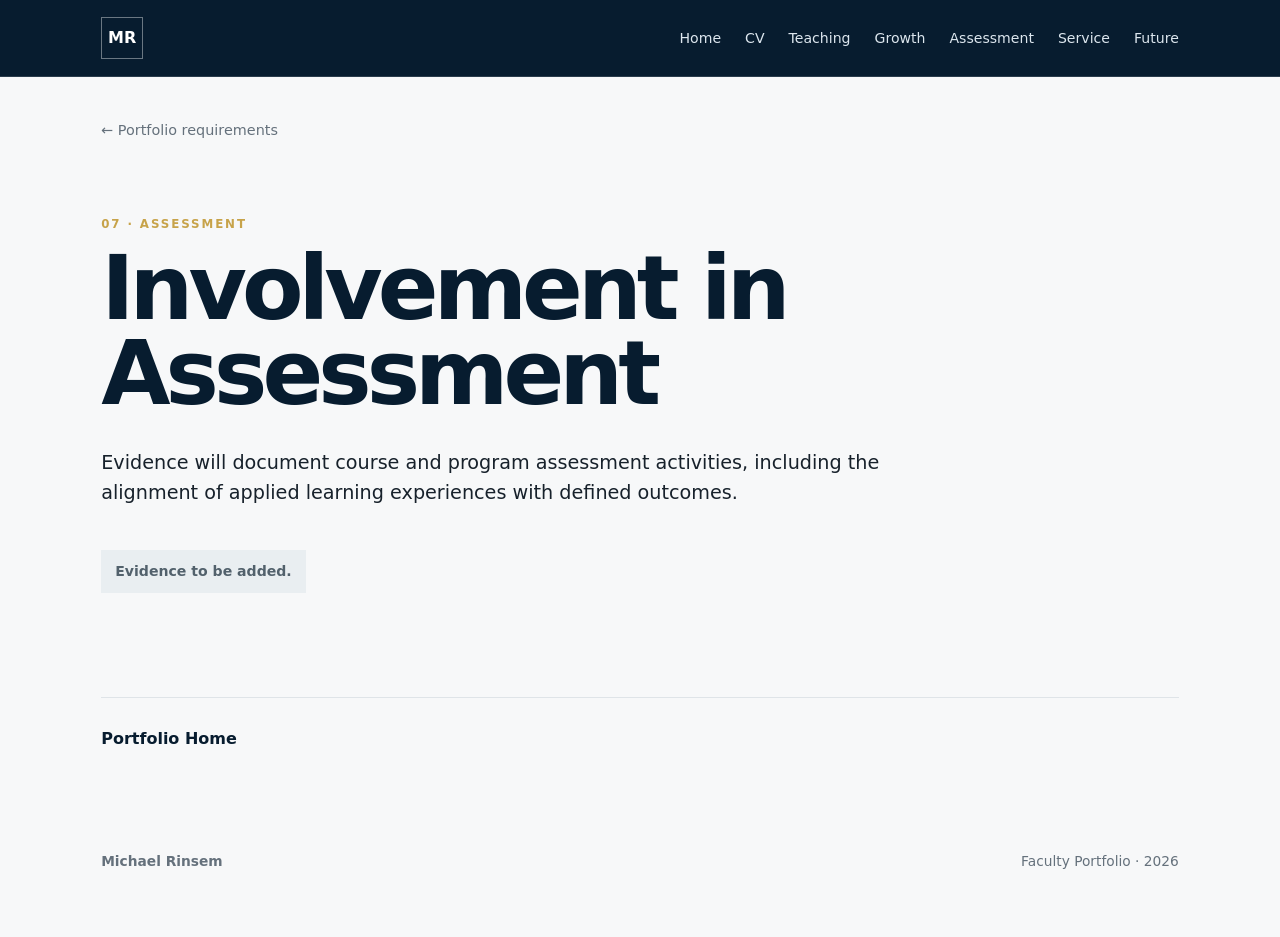
==== assessment.html @ 40af6f09 "Add Involvement in Assessment portfolio page" ====
<!doctype html><html lang="en"><head><meta charset="utf-8"><meta name="viewport" content="width=device-width,initial-scale=1"><title>Involvement in Assessment | Michael Rinsem</title><link rel="stylesheet" href="styles.css"></head><body><header class="site-header"><nav><a class="brand" href="index.html">MR</a><button class="menu-toggle" aria-label="Open navigation" aria-expanded="false">Menu</button><div class="navlinks"><a href="index.html">Home</a><a href="cv.html">CV</a><a href="course-outline.html">Teaching</a><a href="professional-growth.html">Growth</a><a href="assessment.html">Assessment</a><a href="service.html">Service</a><a href="future-growth.html">Future</a></div></nav></header><main class="page-main"><a class="back" href="index.html">← Portfolio requirements</a><section class="page-hero"><p class="eyebrow">07 · ASSESSMENT</p><h1>Involvement in Assessment</h1><p class="page-lede">Evidence will document course and program assessment activities, including the alignment of applied learning experiences with defined outcomes.</p><p class="status">Evidence to be added.</p></section><div class="page-nav"><a href="index.html">Portfolio Home</a></div></main><footer><strong>Michael Rinsem</strong><span>Faculty Portfolio · 2026</span></footer><script>const b=document.querySelector('.menu-toggle'),n=document.querySelector('.navlinks');b.addEventListener('click',()=>{const o=n.classList.toggle('open');b.setAttribute('aria-expanded',o);});</script></body></html>
---- styles.css ----
:root{--navy:#071c2f;--gold:#c7a34a;--ink:#17212b;--muted:#65717c;--paper:#f7f8f9;--line:#dfe4e8;--white:#fff}*{box-sizing:border-box}html{scroll-behavior:smooth}body{margin:0;font-family:Inter,ui-sans-serif,system-ui,-apple-system,BlinkMacSystemFont,"Segoe UI",sans-serif;color:var(--ink);background:var(--paper);line-height:1.6}.site-header{background:var(--navy);border-bottom:1px solid #ffffff24;position:sticky;top:0;z-index:20}.site-header nav{max-width:1180px;margin:auto;height:76px;padding:0 max(4vw,22px);display:flex;align-items:center;justify-content:space-between}.brand{display:grid;place-items:center;width:42px;height:42px;border:1px solid #ffffff66;color:white;text-decoration:none;font-weight:800}.navlinks{display:flex;gap:24px}.navlinks a{color:#dce6ee;text-decoration:none;font-size:.88rem}.menu-toggle{display:none;background:transparent;border:1px solid #ffffff55;color:white;padding:8px 12px}.hero{background:var(--navy);color:white;padding:70px max(6vw,24px) 86px}.hero-copy{max-width:1180px;margin:auto}.eyebrow{font-size:.74rem;letter-spacing:.16em;font-weight:800;color:var(--gold);margin:0 0 12px}.hero h1,.page-hero h1{font-size:clamp(3rem,8vw,6.4rem);line-height:.95;margin:0;letter-spacing:-.055em}.role{font-size:clamp(1.15rem,2.4vw,1.65rem);margin:18px 0;color:#d8e2ea}.lede{max-width:760px;font-size:1.15rem;color:#bfcdd8;margin-top:34px}main{max-width:1180px;margin:auto;padding:0 max(4vw,22px)}section{padding:72px 0;border-bottom:1px solid var(--line)}.intro{display:grid;grid-template-columns:1fr 2fr;gap:60px}.intro h2,.section-head h2{font-size:clamp(2rem,4vw,3.2rem);line-height:1.05;letter-spacing:-.035em;margin:0 0 22px}.intro p:last-child{font-size:1.15rem}.section-head{max-width:760px;margin-bottom:34px}.section-head>p:last-child{color:var(--muted)}.grid{display:grid;grid-template-columns:repeat(3,1fr);gap:14px}.card{background:white;border:1px solid var(--line);padding:26px;text-decoration:none;color:inherit;min-height:180px;transition:.15s}.card:hover{transform:translateY(-2px);border-color:#9aa8b3}.card span{font-size:.72rem;font-weight:800;color:var(--gold);letter-spacing:.12em}.card h3{font-size:1.22rem;margin:26px 0 8px}.card p{color:var(--muted);font-size:.9rem;margin:0}.card.muted{background:#f0f2f3}.page-main{min-height:calc(100vh - 180px)}.back{display:inline-block;margin-top:42px;color:var(--muted);text-decoration:none;font-size:.9rem}.page-hero{max-width:900px;padding:72px 0 90px;border:0}.page-hero h1{font-size:clamp(2.8rem,7vw,5.7rem);color:var(--navy)}.page-lede{font-size:1.2rem;max-width:800px;margin-top:32px}.status{display:inline-block;margin-top:22px;padding:10px 14px;background:#e9eef1;color:#52616c;font-size:.88rem;font-weight:650}.page-nav{border-top:1px solid var(--line);padding:28px 0 60px}.page-nav a{color:var(--navy);font-weight:700;text-decoration:none}footer{max-width:1180px;margin:auto;padding:38px max(4vw,22px) 65px;display:flex;justify-content:space-between;color:var(--muted);font-size:.86rem}@media(max-width:760px){.navlinks{display:none;position:absolute;top:76px;left:0;right:0;background:var(--navy);padding:16px 22px 24px;flex-direction:column;border-top:1px solid #ffffff22}.navlinks.open{display:flex}.menu-toggle{display:block}.hero{padding-top:52px}.hero h1{font-size:3.5rem}.grid{grid-template-columns:1fr}.intro{grid-template-columns:1fr;gap:10px}section{padding:52px 0}.card{min-height:auto}.page-hero{padding-top:50px}footer{flex-direction:column;gap:5px}}
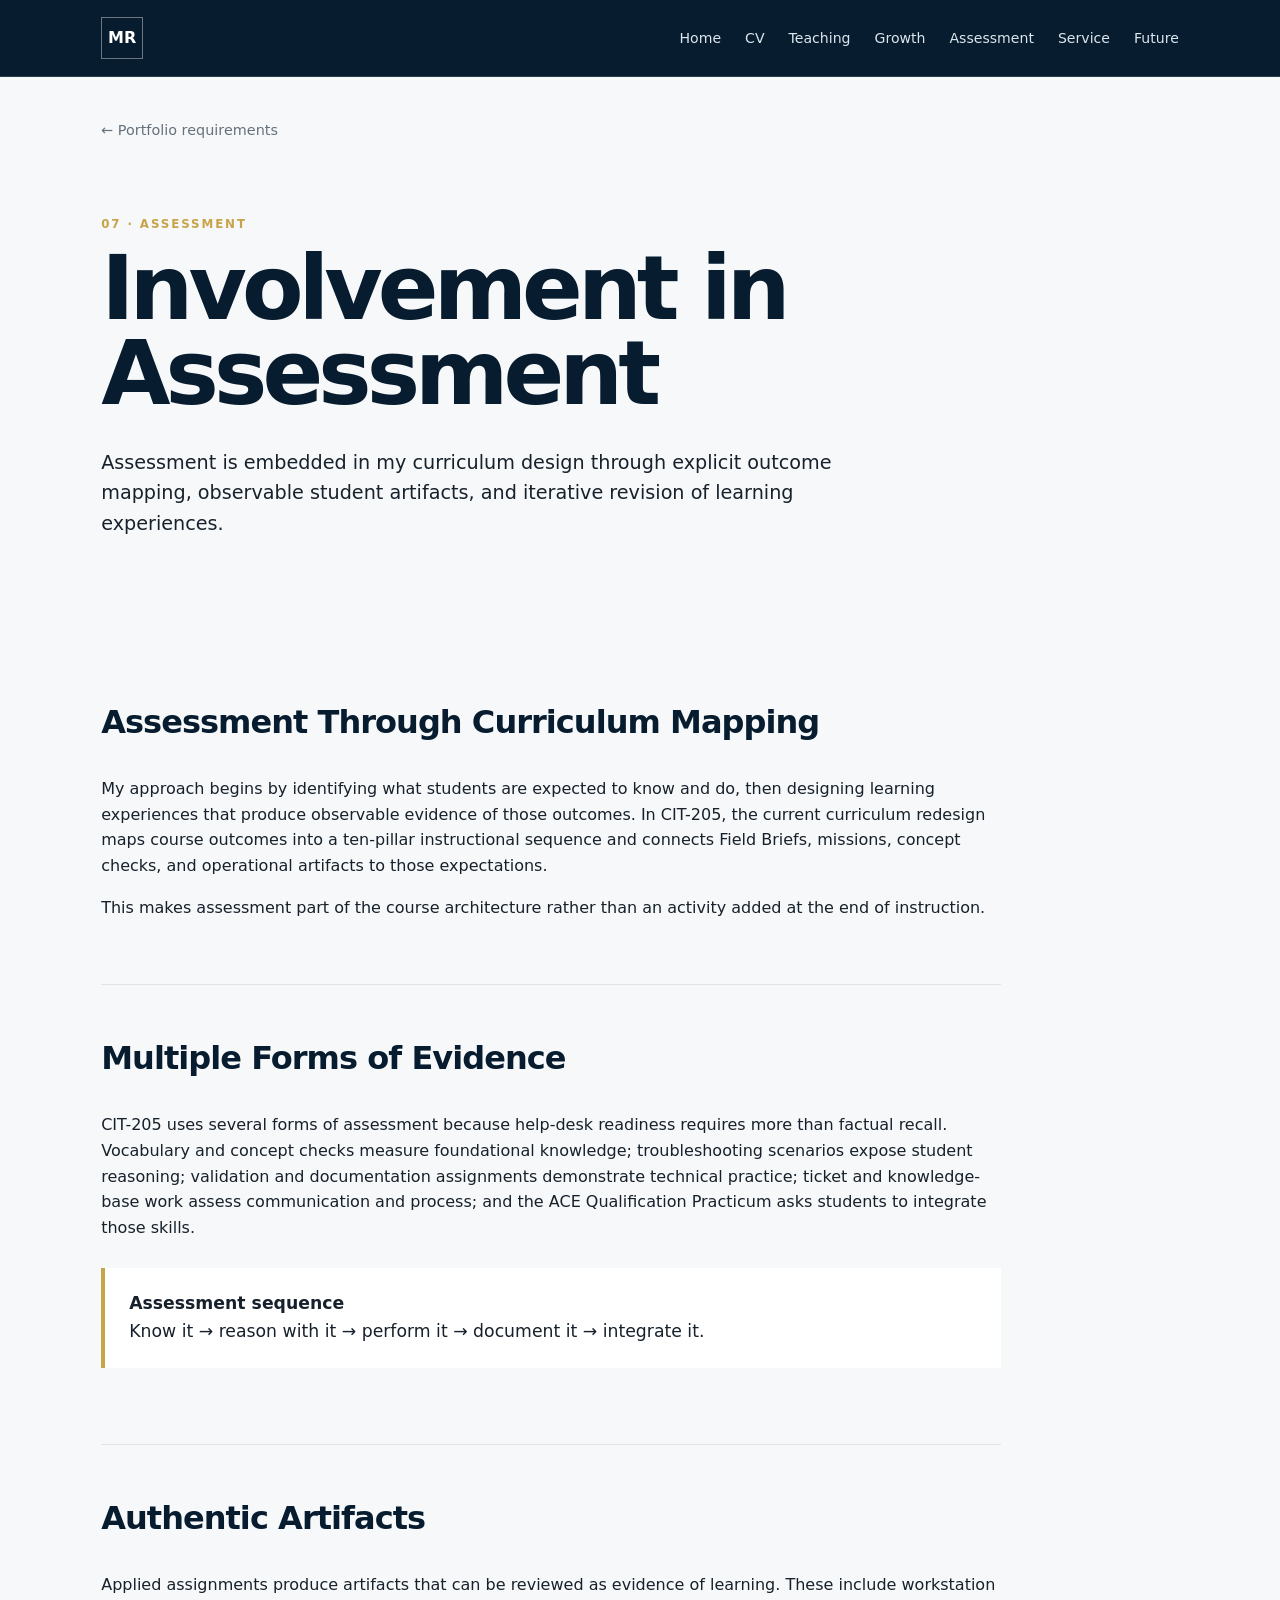
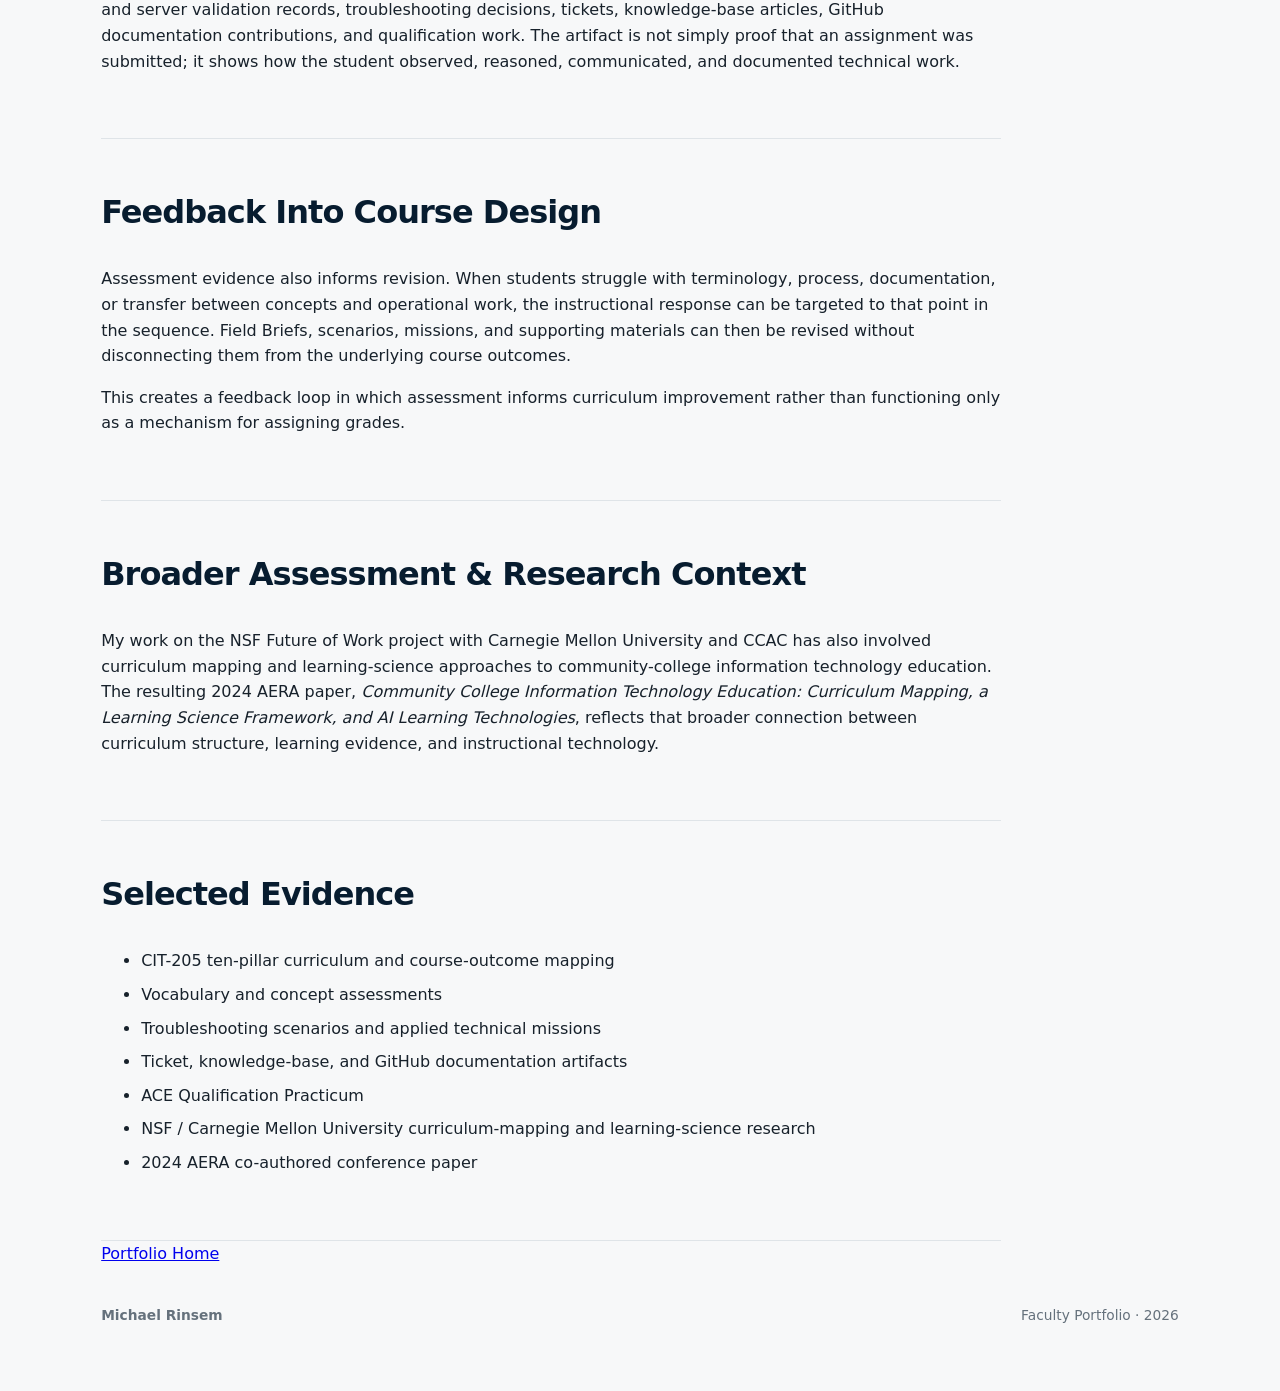
==== commit 405e3348: "Build involvement in assessment portfolio narrative" ====
--- a/assessment.html
+++ b/assessment.html
@@ -1 +1,7 @@
-<!doctype html><html lang="en"><head><meta charset="utf-8"><meta name="viewport" content="width=device-width,initial-scale=1"><title>Involvement in Assessment | Michael Rinsem</title><link rel="stylesheet" href="styles.css"></head><body><header class="site-header"><nav><a class="brand" href="index.html">MR</a><button class="menu-toggle" aria-label="Open navigation" aria-expanded="false">Menu</button><div class="navlinks"><a href="index.html">Home</a><a href="cv.html">CV</a><a href="course-outline.html">Teaching</a><a href="professional-growth.html">Growth</a><a href="assessment.html">Assessment</a><a href="service.html">Service</a><a href="future-growth.html">Future</a></div></nav></header><main class="page-main"><a class="back" href="index.html">← Portfolio requirements</a><section class="page-hero"><p class="eyebrow">07 · ASSESSMENT</p><h1>Involvement in Assessment</h1><p class="page-lede">Evidence will document course and program assessment activities, including the alignment of applied learning experiences with defined outcomes.</p><p class="status">Evidence to be added.</p></section><div class="page-nav"><a href="index.html">Portfolio Home</a></div></main><footer><strong>Michael Rinsem</strong><span>Faculty Portfolio · 2026</span></footer><script>const b=document.querySelector('.menu-toggle'),n=document.querySelector('.navlinks');b.addEventListener('click',()=>{const o=n.classList.toggle('open');b.setAttribute('aria-expanded',o);});</script></body></html>+<!doctype html><html lang="en"><head><meta charset="utf-8"><meta name="viewport" content="width=device-width,initial-scale=1"><title>Involvement in Assessment | Michael Rinsem</title><link rel="stylesheet" href="styles.css"></head><body><header class="site-header"><nav><a class="brand" href="index.html">MR</a><button class="menu-toggle" aria-label="Open navigation" aria-expanded="false">Menu</button><div class="navlinks"><a href="index.html">Home</a><a href="cv.html">CV</a><a href="course-outline.html">Teaching</a><a href="professional-growth.html">Growth</a><a href="assessment.html">Assessment</a><a href="service.html">Service</a><a href="future-growth.html">Future</a></div></nav></header><main class="page-main"><a class="back" href="index.html">← Portfolio requirements</a><section class="page-hero"><p class="eyebrow">07 · ASSESSMENT</p><h1>Involvement in Assessment</h1><p class="page-lede">Assessment is embedded in my curriculum design through explicit outcome mapping, observable student artifacts, and iterative revision of learning experiences.</p></section>
+<section class="cv-section"><h2>Assessment Through Curriculum Mapping</h2><p>My approach begins by identifying what students are expected to know and do, then designing learning experiences that produce observable evidence of those outcomes. In CIT-205, the current curriculum redesign maps course outcomes into a ten-pillar instructional sequence and connects Field Briefs, missions, concept checks, and operational artifacts to those expectations.</p><p>This makes assessment part of the course architecture rather than an activity added at the end of instruction.</p></section>
+<section class="cv-section"><h2>Multiple Forms of Evidence</h2><p>CIT-205 uses several forms of assessment because help-desk readiness requires more than factual recall. Vocabulary and concept checks measure foundational knowledge; troubleshooting scenarios expose student reasoning; validation and documentation assignments demonstrate technical practice; ticket and knowledge-base work assess communication and process; and the ACE Qualification Practicum asks students to integrate those skills.</p><div class="principle"><strong>Assessment sequence</strong><br>Know it → reason with it → perform it → document it → integrate it.</div></section>
+<section class="cv-section"><h2>Authentic Artifacts</h2><p>Applied assignments produce artifacts that can be reviewed as evidence of learning. These include workstation and server validation records, troubleshooting decisions, tickets, knowledge-base articles, GitHub documentation contributions, and qualification work. The artifact is not simply proof that an assignment was submitted; it shows how the student observed, reasoned, communicated, and documented technical work.</p></section>
+<section class="cv-section"><h2>Feedback Into Course Design</h2><p>Assessment evidence also informs revision. When students struggle with terminology, process, documentation, or transfer between concepts and operational work, the instructional response can be targeted to that point in the sequence. Field Briefs, scenarios, missions, and supporting materials can then be revised without disconnecting them from the underlying course outcomes.</p><p>This creates a feedback loop in which assessment informs curriculum improvement rather than functioning only as a mechanism for assigning grades.</p></section>
+<section class="cv-section"><h2>Broader Assessment & Research Context</h2><p>My work on the NSF Future of Work project with Carnegie Mellon University and CCAC has also involved curriculum mapping and learning-science approaches to community-college information technology education. The resulting 2024 AERA paper, <em>Community College Information Technology Education: Curriculum Mapping, a Learning Science Framework, and AI Learning Technologies</em>, reflects that broader connection between curriculum structure, learning evidence, and instructional technology.</p></section>
+<section class="cv-section"><h2>Selected Evidence</h2><ul><li>CIT-205 ten-pillar curriculum and course-outcome mapping</li><li>Vocabulary and concept assessments</li><li>Troubleshooting scenarios and applied technical missions</li><li>Ticket, knowledge-base, and GitHub documentation artifacts</li><li>ACE Qualification Practicum</li><li>NSF / Carnegie Mellon University curriculum-mapping and learning-science research</li><li>2024 AERA co-authored conference paper</li></ul></section><div class="page-nav"><a href="index.html">Portfolio Home</a></div></main><footer><strong>Michael Rinsem</strong><span>Faculty Portfolio · 2026</span></footer><script>const b=document.querySelector('.menu-toggle'),n=document.querySelector('.navlinks');b.addEventListener('click',()=>{const o=n.classList.toggle('open');b.setAttribute('aria-expanded',o);});</script></body></html>
--- a/styles.css
+++ b/styles.css
@@ -1 +1,3 @@
-:root{--navy:#071c2f;--gold:#c7a34a;--ink:#17212b;--muted:#65717c;--paper:#f7f8f9;--line:#dfe4e8;--white:#fff}*{box-sizing:border-box}html{scroll-behavior:smooth}body{margin:0;font-family:Inter,ui-sans-serif,system-ui,-apple-system,BlinkMacSystemFont,"Segoe UI",sans-serif;color:var(--ink);background:var(--paper);line-height:1.6}.site-header{background:var(--navy);border-bottom:1px solid #ffffff24;position:sticky;top:0;z-index:20}.site-header nav{max-width:1180px;margin:auto;height:76px;padding:0 max(4vw,22px);display:flex;align-items:center;justify-content:space-between}.brand{display:grid;place-items:center;width:42px;height:42px;border:1px solid #ffffff66;color:white;text-decoration:none;font-weight:800}.navlinks{display:flex;gap:24px}.navlinks a{color:#dce6ee;text-decoration:none;font-size:.88rem}.menu-toggle{display:none;background:transparent;border:1px solid #ffffff55;color:white;padding:8px 12px}.hero{background:var(--navy);color:white;padding:70px max(6vw,24px) 86px}.hero-copy{max-width:1180px;margin:auto}.eyebrow{font-size:.74rem;letter-spacing:.16em;font-weight:800;color:var(--gold);margin:0 0 12px}.hero h1,.page-hero h1{font-size:clamp(3rem,8vw,6.4rem);line-height:.95;margin:0;letter-spacing:-.055em}.role{font-size:clamp(1.15rem,2.4vw,1.65rem);margin:18px 0;color:#d8e2ea}.lede{max-width:760px;font-size:1.15rem;color:#bfcdd8;margin-top:34px}main{max-width:1180px;margin:auto;padding:0 max(4vw,22px)}section{padding:72px 0;border-bottom:1px solid var(--line)}.intro{display:grid;grid-template-columns:1fr 2fr;gap:60px}.intro h2,.section-head h2{font-size:clamp(2rem,4vw,3.2rem);line-height:1.05;letter-spacing:-.035em;margin:0 0 22px}.intro p:last-child{font-size:1.15rem}.section-head{max-width:760px;margin-bottom:34px}.section-head>p:last-child{color:var(--muted)}.grid{display:grid;grid-template-columns:repeat(3,1fr);gap:14px}.card{background:white;border:1px solid var(--line);padding:26px;text-decoration:none;color:inherit;min-height:180px;transition:.15s}.card:hover{transform:translateY(-2px);border-color:#9aa8b3}.card span{font-size:.72rem;font-weight:800;color:var(--gold);letter-spacing:.12em}.card h3{font-size:1.22rem;margin:26px 0 8px}.card p{color:var(--muted);font-size:.9rem;margin:0}.card.muted{background:#f0f2f3}.page-main{min-height:calc(100vh - 180px)}.back{display:inline-block;margin-top:42px;color:var(--muted);text-decoration:none;font-size:.9rem}.page-hero{max-width:900px;padding:72px 0 90px;border:0}.page-hero h1{font-size:clamp(2.8rem,7vw,5.7rem);color:var(--navy)}.page-lede{font-size:1.2rem;max-width:800px;margin-top:32px}.status{display:inline-block;margin-top:22px;padding:10px 14px;background:#e9eef1;color:#52616c;font-size:.88rem;font-weight:650}.page-nav{border-top:1px solid var(--line);padding:28px 0 60px}.page-nav a{color:var(--navy);font-weight:700;text-decoration:none}footer{max-width:1180px;margin:auto;padding:38px max(4vw,22px) 65px;display:flex;justify-content:space-between;color:var(--muted);font-size:.86rem}@media(max-width:760px){.navlinks{display:none;position:absolute;top:76px;left:0;right:0;background:var(--navy);padding:16px 22px 24px;flex-direction:column;border-top:1px solid #ffffff22}.navlinks.open{display:flex}.menu-toggle{display:block}.hero{padding-top:52px}.hero h1{font-size:3.5rem}.grid{grid-template-columns:1fr}.intro{grid-template-columns:1fr;gap:10px}section{padding:52px 0}.card{min-height:auto}.page-hero{padding-top:50px}footer{flex-direction:column;gap:5px}}+:root{--navy:#071c2f;--gold:#c7a34a;--ink:#17212b;--muted:#65717c;--paper:#f7f8f9;--line:#dfe4e8;--white:#fff}*{box-sizing:border-box}html{scroll-behavior:smooth}body{margin:0;font-family:Inter,ui-sans-serif,system-ui,-apple-system,BlinkMacSystemFont,"Segoe UI",sans-serif;color:var(--ink);background:var(--paper);line-height:1.6}.site-header{background:var(--navy);border-bottom:1px solid #ffffff24;position:sticky;top:0;z-index:20}.site-header nav{max-width:1180px;margin:auto;height:76px;padding:0 max(4vw,22px);display:flex;align-items:center;justify-content:space-between}.brand{display:grid;place-items:center;width:42px;height:42px;border:1px solid #ffffff66;color:#fff;text-decoration:none;font-weight:800}.navlinks{display:flex;gap:24px;align-items:center}.navlinks a{color:#dce6ee;text-decoration:none;font-size:.88rem}.menu-toggle{display:none;background:transparent;border:1px solid #ffffff55;color:#fff;padding:8px 12px;border-radius:4px}.hero{background:var(--navy);color:#fff;padding:70px max(6vw,24px) 86px}.hero-copy{max-width:1180px;margin:auto}.eyebrow{font-size:.74rem;letter-spacing:.16em;font-weight:800;color:var(--gold);margin:0 0 12px}.hero h1,.page-hero h1{font-size:clamp(3rem,8vw,6.4rem);line-height:.95;margin:0;letter-spacing:-.055em}.role{font-size:clamp(1.15rem,2.4vw,1.65rem);margin:18px 0;color:#d8e2ea}.lede{max-width:760px;font-size:1.15rem;color:#bfcdd8;margin-top:34px}main{max-width:1180px;margin:auto;padding:0 max(4vw,22px)}section{padding:72px 0;border-bottom:1px solid var(--line)}.intro{display:grid;grid-template-columns:1fr 2fr;gap:60px}.intro h2,.section-head h2{font-size:clamp(2rem,4vw,3.2rem);line-height:1.05;letter-spacing:-.035em;margin:0 0 22px}.intro p:last-child{font-size:1.15rem}.section-head{max-width:760px;margin-bottom:34px}.section-head>p:last-child{color:var(--muted)}.grid{display:grid;grid-template-columns:repeat(3,1fr);gap:14px}.card{background:#fff;border:1px solid var(--line);padding:26px;text-decoration:none;color:inherit;min-height:180px;transition:.15s}.card:hover{transform:translateY(-2px);border-color:#9aa8b3}.card span{font-size:.72rem;font-weight:800;color:var(--gold);letter-spacing:.12em}.card h3{font-size:1.22rem;margin:26px 0 8px}.card p{color:var(--muted);font-size:.9rem;margin:0}.card.muted{background:#f0f2f3}.page-main{min-height:calc(100vh - 180px)}.back{display:inline-block;margin-top:42px;color:var(--muted);text-decoration:none;font-size:.9rem}.page-hero{max-width:900px;padding:72px 0 90px;border:0}.page-hero h1{font-size:clamp(2.8rem,7vw,5.7rem);color:var(--navy)}.page-lede{font-size:1.2rem;max-width:800px;margin-top:32px}.status{display:inline-block;margin-top:22px;padding:10px 14px;background:#e9eef1;color:#52616c;font-size:.88rem;font-weight:650}footer{max-width:1180px;margin:auto;padding:38px max(4vw,22px) 65px;display:flex;justify-content:space-between;color:var(--muted);font-size:.86rem}@media(max-width:760px){.site-header nav{height:64px}.menu-toggle{display:block}.navlinks{display:none;position:absolute;top:64px;left:0;right:0;background:var(--navy);padding:8px 22px 22px;flex-direction:column;align-items:stretch;gap:0;border-top:1px solid #ffffff22;box-shadow:0 10px 20px #0003}.navlinks.open{display:flex}.navlinks a{display:block;padding:13px 2px;border-bottom:1px solid #ffffff1c;font-size:1rem}.hero{padding:48px 24px 68px}.hero h1{font-size:3.5rem}.grid{grid-template-columns:1fr}.intro{grid-template-columns:1fr;gap:10px}section{padding:52px 0}.card{min-height:auto}.page-hero{padding-top:50px}footer{flex-direction:column;gap:5px}}
+.cv-section{max-width:900px;padding:48px 0}.cv-section h2{font-size:2rem;letter-spacing:-.03em;margin:0 0 28px;color:var(--navy)}.cv-section h3{font-size:1.08rem;margin:28px 0 2px}.cv-section h3 span{float:right;color:var(--muted);font-size:.9rem;font-weight:600}.cv-org{color:var(--muted);margin-top:0;font-weight:650}.cv-section p,.cv-section li{font-size:1rem}.cv-section li{margin-bottom:8px}.cv-list{display:grid;grid-template-columns:1fr 1fr;gap:12px 36px}@media(max-width:760px){.cv-section{padding:38px 0}.cv-section h3 span{float:none;display:block;margin-top:3px}.cv-list{grid-template-columns:1fr;gap:0}}
+.principle{margin:28px 0;padding:22px 24px;border-left:4px solid var(--gold);background:#fff;font-size:1.08rem}.pillar-list{display:grid;grid-template-columns:1fr 1fr;gap:10px 28px;padding-left:24px}.pillar-list li{padding:7px 0;border-bottom:1px solid var(--line)}@media(max-width:760px){.pillar-list{grid-template-columns:1fr}}
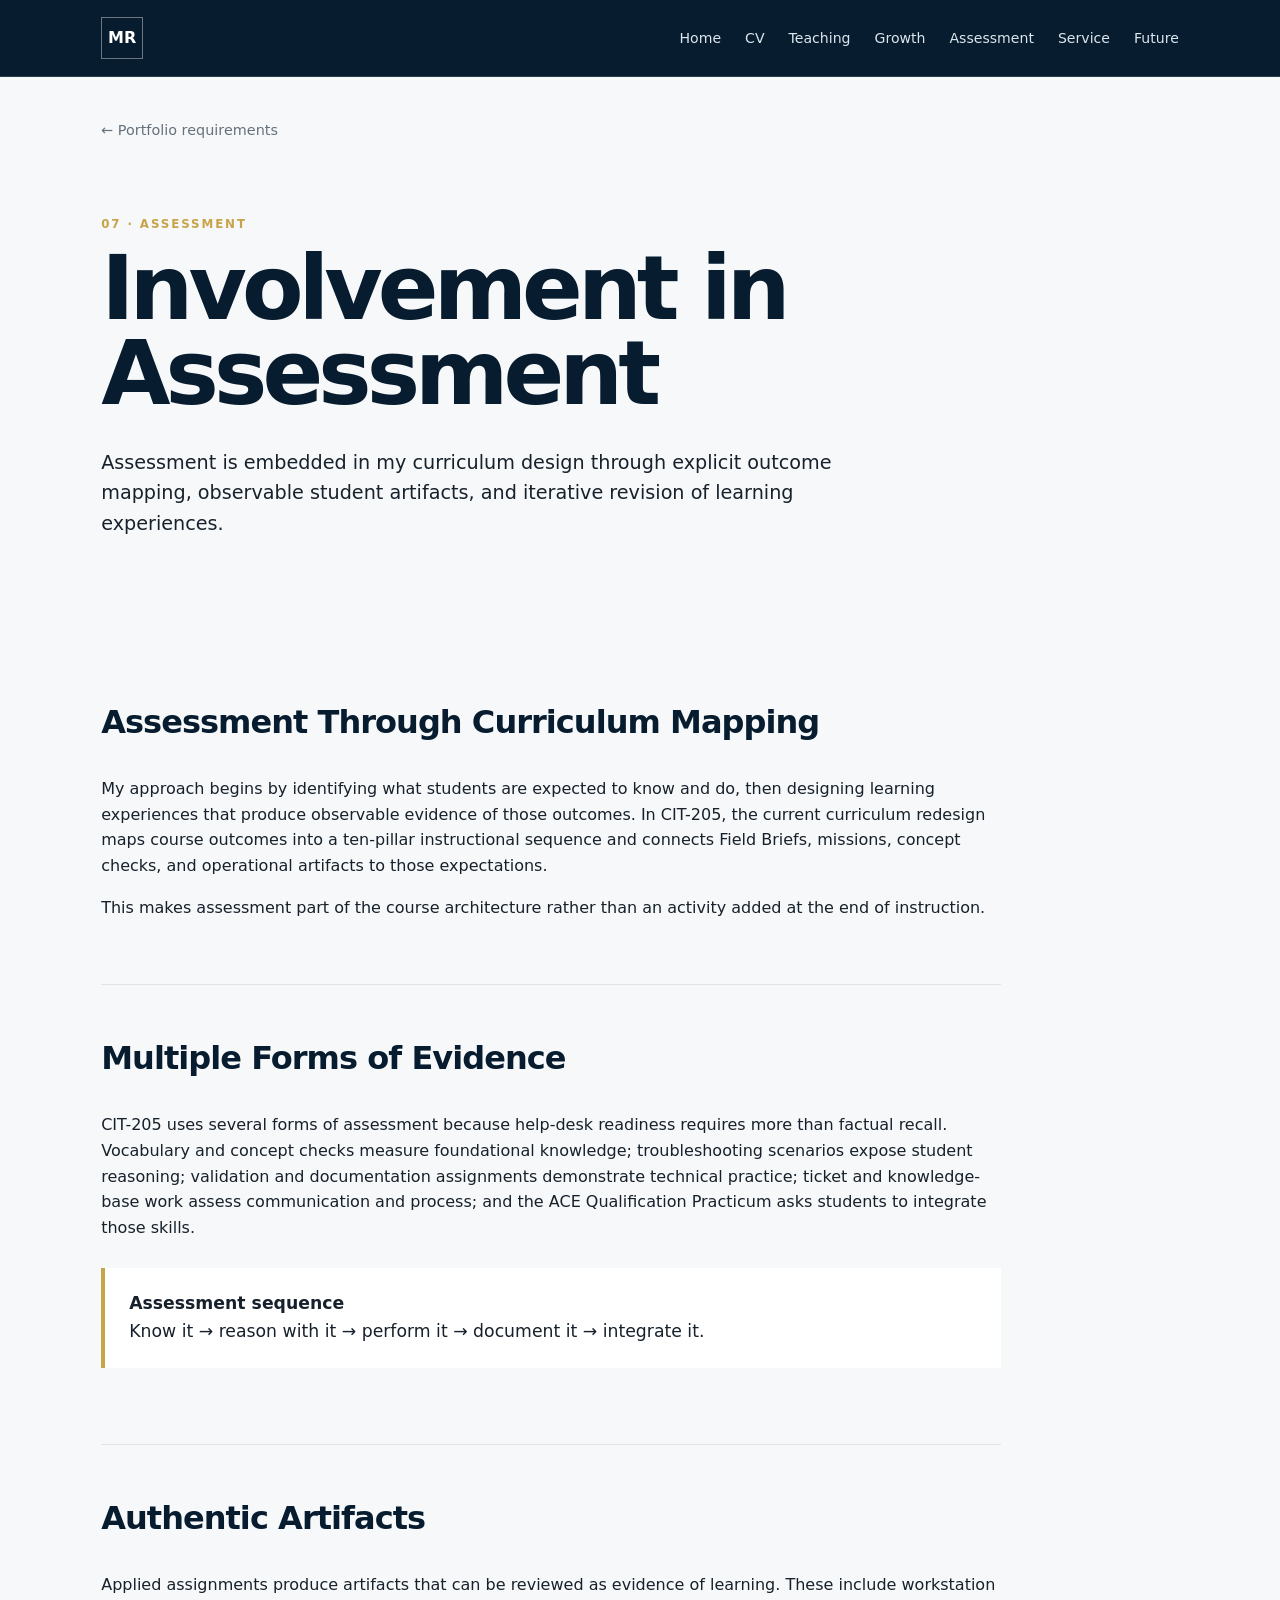
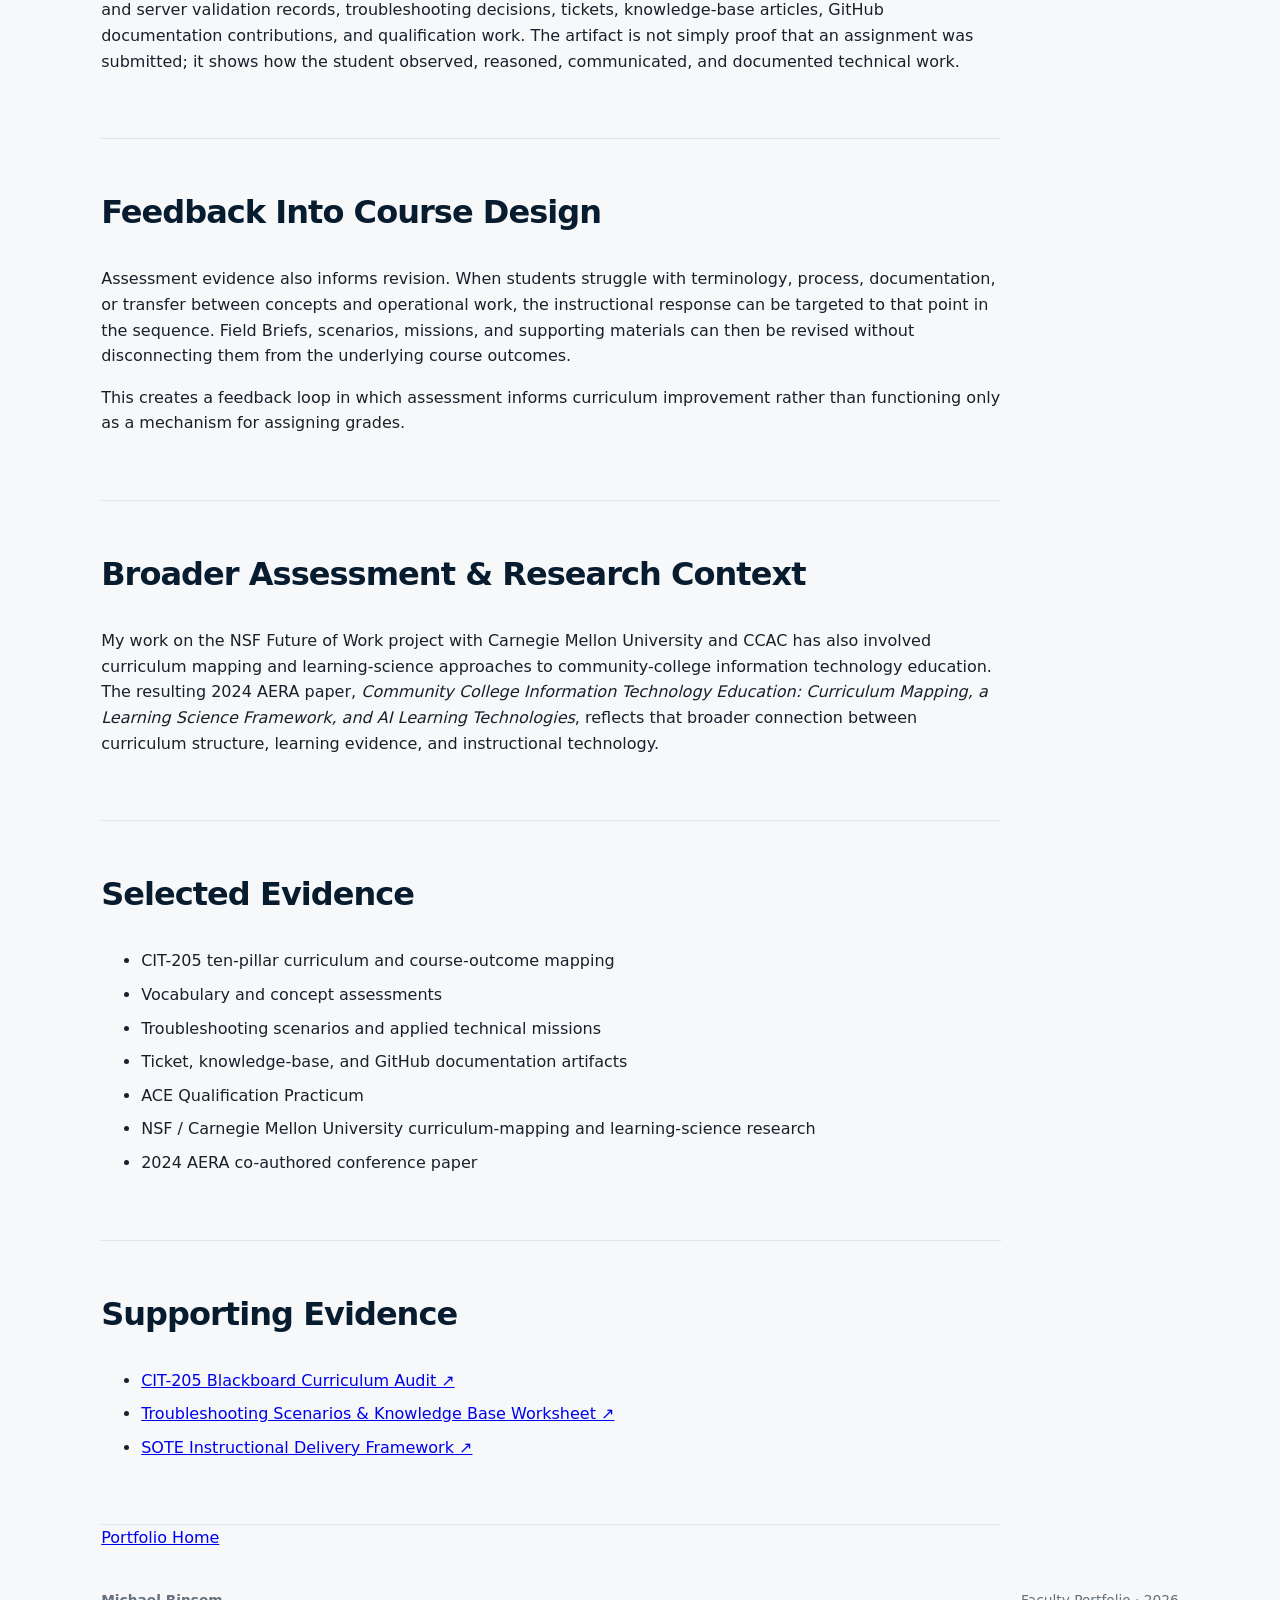
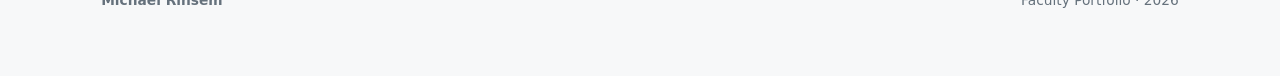
==== commit ca228a51: "Add supporting evidence links to assessment.html" ====
--- a/assessment.html
+++ b/assessment.html
@@ -4,4 +4,4 @@
 <section class="cv-section"><h2>Authentic Artifacts</h2><p>Applied assignments produce artifacts that can be reviewed as evidence of learning. These include workstation and server validation records, troubleshooting decisions, tickets, knowledge-base articles, GitHub documentation contributions, and qualification work. The artifact is not simply proof that an assignment was submitted; it shows how the student observed, reasoned, communicated, and documented technical work.</p></section>
 <section class="cv-section"><h2>Feedback Into Course Design</h2><p>Assessment evidence also informs revision. When students struggle with terminology, process, documentation, or transfer between concepts and operational work, the instructional response can be targeted to that point in the sequence. Field Briefs, scenarios, missions, and supporting materials can then be revised without disconnecting them from the underlying course outcomes.</p><p>This creates a feedback loop in which assessment informs curriculum improvement rather than functioning only as a mechanism for assigning grades.</p></section>
 <section class="cv-section"><h2>Broader Assessment & Research Context</h2><p>My work on the NSF Future of Work project with Carnegie Mellon University and CCAC has also involved curriculum mapping and learning-science approaches to community-college information technology education. The resulting 2024 AERA paper, <em>Community College Information Technology Education: Curriculum Mapping, a Learning Science Framework, and AI Learning Technologies</em>, reflects that broader connection between curriculum structure, learning evidence, and instructional technology.</p></section>
-<section class="cv-section"><h2>Selected Evidence</h2><ul><li>CIT-205 ten-pillar curriculum and course-outcome mapping</li><li>Vocabulary and concept assessments</li><li>Troubleshooting scenarios and applied technical missions</li><li>Ticket, knowledge-base, and GitHub documentation artifacts</li><li>ACE Qualification Practicum</li><li>NSF / Carnegie Mellon University curriculum-mapping and learning-science research</li><li>2024 AERA co-authored conference paper</li></ul></section><div class="page-nav"><a href="index.html">Portfolio Home</a></div></main><footer><strong>Michael Rinsem</strong><span>Faculty Portfolio · 2026</span></footer><script>const b=document.querySelector('.menu-toggle'),n=document.querySelector('.navlinks');b.addEventListener('click',()=>{const o=n.classList.toggle('open');b.setAttribute('aria-expanded',o);});</script></body></html>+<section class="cv-section"><h2>Selected Evidence</h2><ul><li>CIT-205 ten-pillar curriculum and course-outcome mapping</li><li>Vocabulary and concept assessments</li><li>Troubleshooting scenarios and applied technical missions</li><li>Ticket, knowledge-base, and GitHub documentation artifacts</li><li>ACE Qualification Practicum</li><li>NSF / Carnegie Mellon University curriculum-mapping and learning-science research</li><li>2024 AERA co-authored conference paper</li></ul></section><section class="cv-section"><h2>Supporting Evidence</h2><ul><li><a href="https://drive.google.com/file/d/1Fqy7_HPLUDX882cjwRLE1d_rAaT9SomN/view" target="_blank" rel="noopener">CIT-205 Blackboard Curriculum Audit ↗</a></li><li><a href="https://docs.google.com/document/d/1LmKRtLRSQ51gAmZXF3417C-SWMCLZQ41/edit" target="_blank" rel="noopener">Troubleshooting Scenarios &amp; Knowledge Base Worksheet ↗</a></li><li><a href="https://docs.google.com/document/d/1LDXx7WjdVSd2aqXafkqzoQfxxU4U9OeL/edit" target="_blank" rel="noopener">SOTE Instructional Delivery Framework ↗</a></li></ul></section><div class="page-nav"><a href="index.html">Portfolio Home</a></div></main><footer><strong>Michael Rinsem</strong><span>Faculty Portfolio · 2026</span></footer><script>const b=document.querySelector('.menu-toggle'),n=document.querySelector('.navlinks');b.addEventListener('click',()=>{const o=n.classList.toggle('open');b.setAttribute('aria-expanded',o);});</script></body></html>
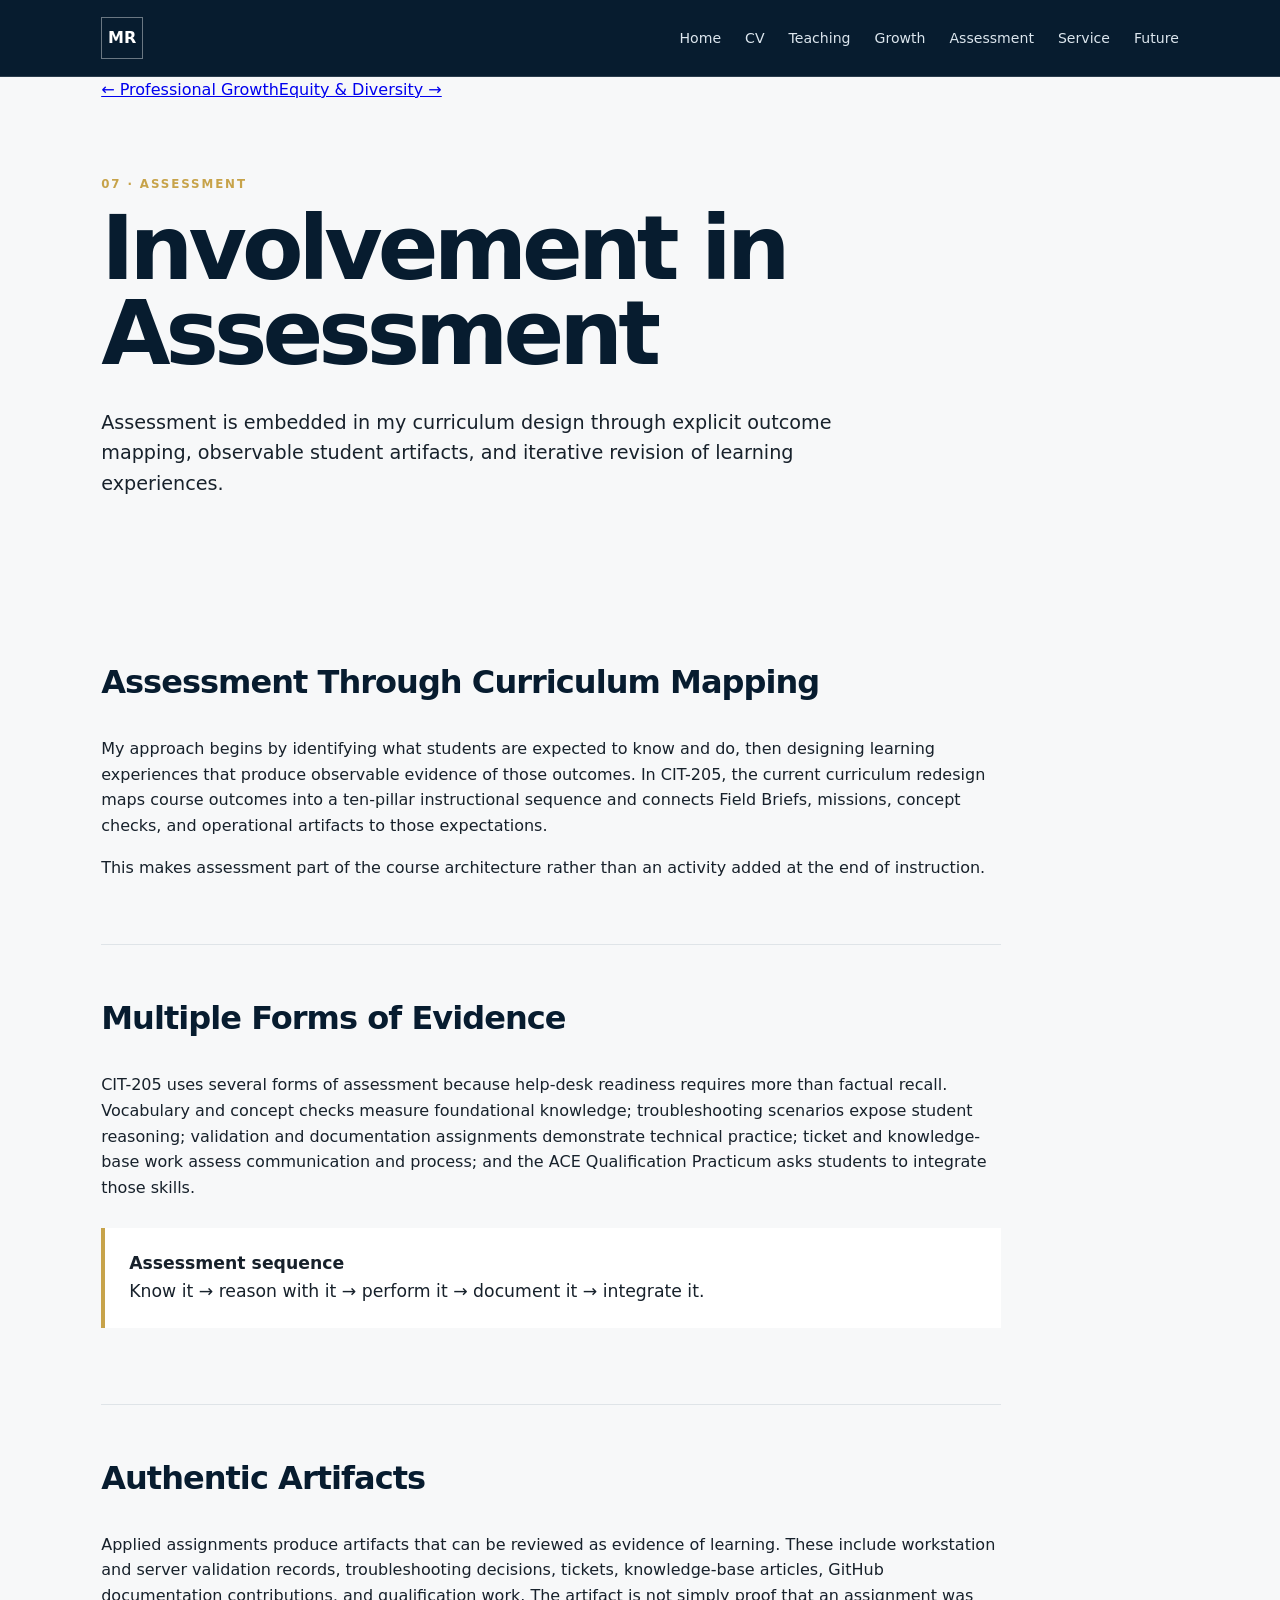
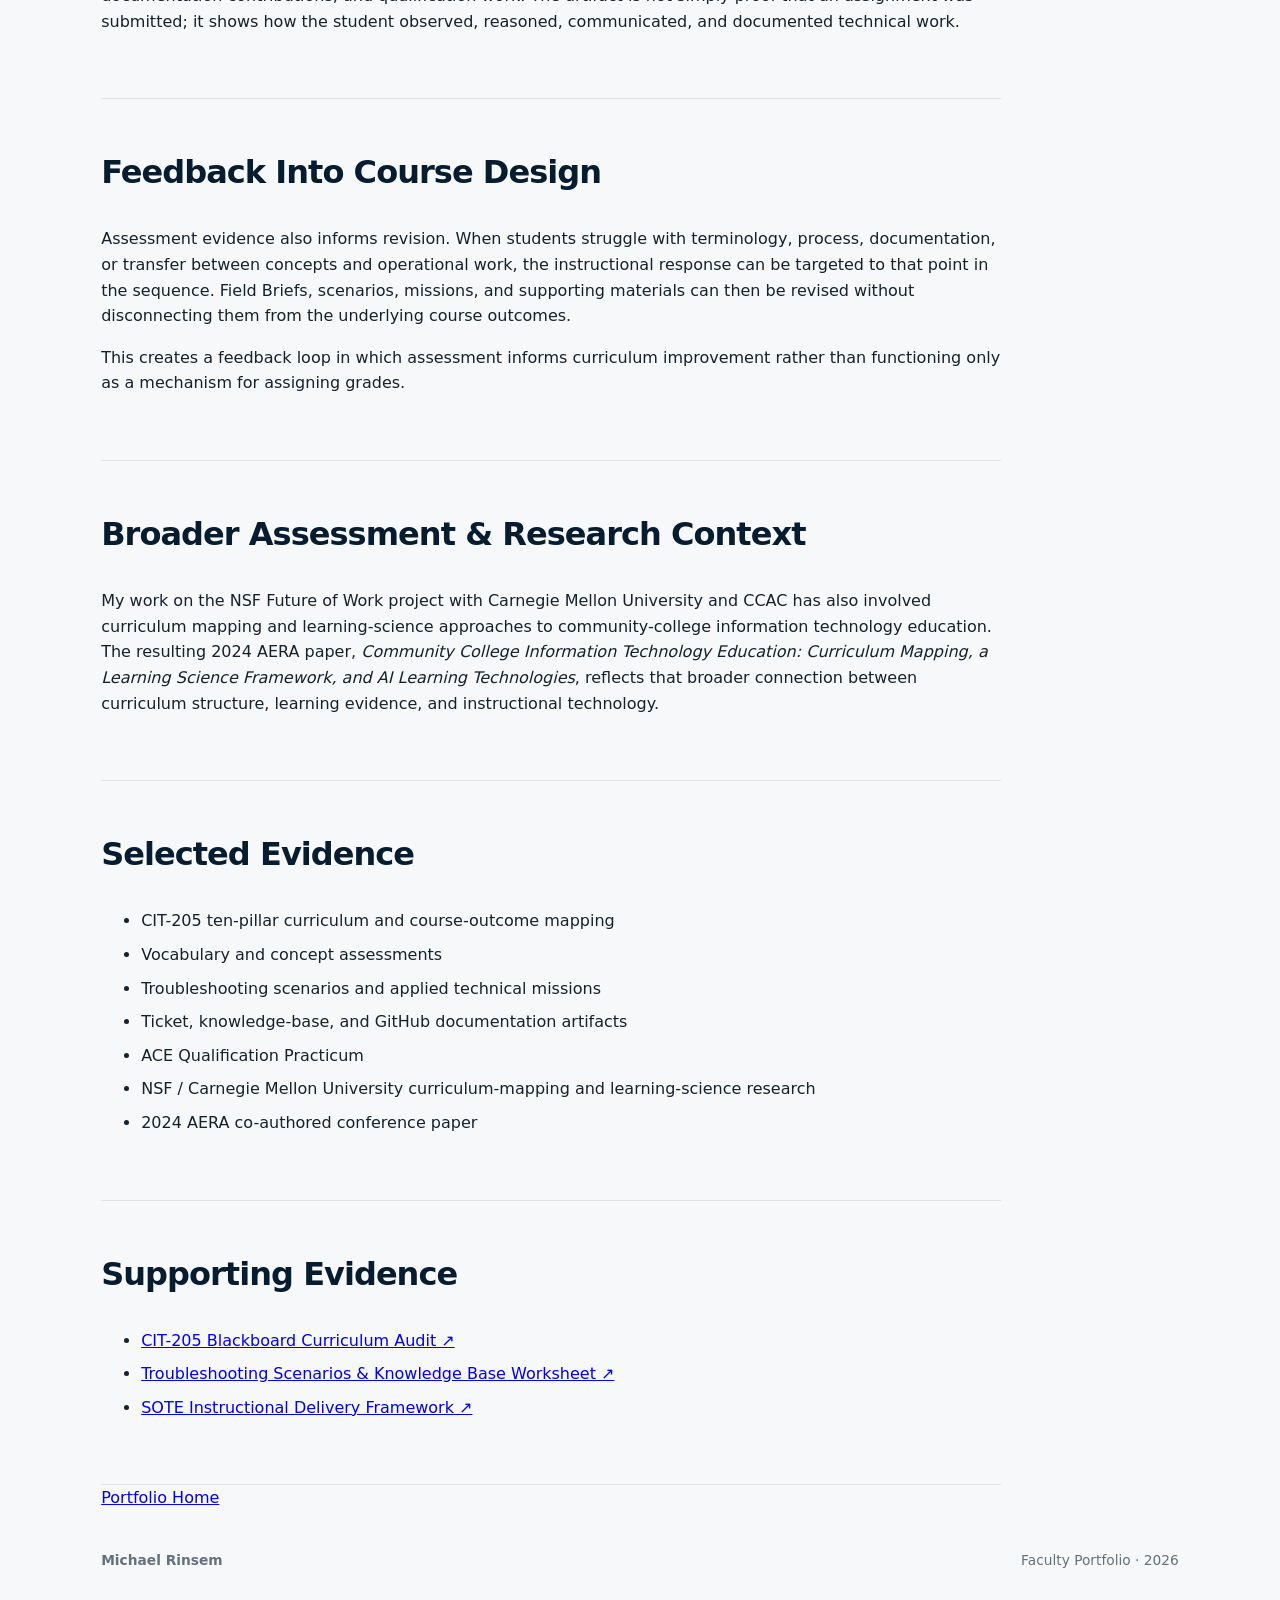
==== commit 1df425ee: "Add previous and next requirement navigation" ====
--- a/assessment.html
+++ b/assessment.html
@@ -1,4 +1,4 @@
-<!doctype html><html lang="en"><head><meta charset="utf-8"><meta name="viewport" content="width=device-width,initial-scale=1"><title>Involvement in Assessment | Michael Rinsem</title><link rel="stylesheet" href="styles.css"></head><body><header class="site-header"><nav><a class="brand" href="index.html">MR</a><button class="menu-toggle" aria-label="Open navigation" aria-expanded="false">Menu</button><div class="navlinks"><a href="index.html">Home</a><a href="cv.html">CV</a><a href="course-outline.html">Teaching</a><a href="professional-growth.html">Growth</a><a href="assessment.html">Assessment</a><a href="service.html">Service</a><a href="future-growth.html">Future</a></div></nav></header><main class="page-main"><a class="back" href="index.html">← Portfolio requirements</a><section class="page-hero"><p class="eyebrow">07 · ASSESSMENT</p><h1>Involvement in Assessment</h1><p class="page-lede">Assessment is embedded in my curriculum design through explicit outcome mapping, observable student artifacts, and iterative revision of learning experiences.</p></section>
+<!doctype html><html lang="en"><head><meta charset="utf-8"><meta name="viewport" content="width=device-width,initial-scale=1"><title>Involvement in Assessment | Michael Rinsem</title><link rel="stylesheet" href="styles.css"></head><body><header class="site-header"><nav><a class="brand" href="index.html">MR</a><button class="menu-toggle" aria-label="Open navigation" aria-expanded="false">Menu</button><div class="navlinks"><a href="index.html">Home</a><a href="cv.html">CV</a><a href="course-outline.html">Teaching</a><a href="professional-growth.html">Growth</a><a href="assessment.html">Assessment</a><a href="service.html">Service</a><a href="future-growth.html">Future</a></div></nav></header><main class="page-main"><div class="requirement-nav"><a class="req-prev" href="professional-growth.html">← Professional Growth</a><a class="req-next" href="equity-diversity.html">Equity & Diversity →</a></div><section class="page-hero"><p class="eyebrow">07 · ASSESSMENT</p><h1>Involvement in Assessment</h1><p class="page-lede">Assessment is embedded in my curriculum design through explicit outcome mapping, observable student artifacts, and iterative revision of learning experiences.</p></section>
 <section class="cv-section"><h2>Assessment Through Curriculum Mapping</h2><p>My approach begins by identifying what students are expected to know and do, then designing learning experiences that produce observable evidence of those outcomes. In CIT-205, the current curriculum redesign maps course outcomes into a ten-pillar instructional sequence and connects Field Briefs, missions, concept checks, and operational artifacts to those expectations.</p><p>This makes assessment part of the course architecture rather than an activity added at the end of instruction.</p></section>
 <section class="cv-section"><h2>Multiple Forms of Evidence</h2><p>CIT-205 uses several forms of assessment because help-desk readiness requires more than factual recall. Vocabulary and concept checks measure foundational knowledge; troubleshooting scenarios expose student reasoning; validation and documentation assignments demonstrate technical practice; ticket and knowledge-base work assess communication and process; and the ACE Qualification Practicum asks students to integrate those skills.</p><div class="principle"><strong>Assessment sequence</strong><br>Know it → reason with it → perform it → document it → integrate it.</div></section>
 <section class="cv-section"><h2>Authentic Artifacts</h2><p>Applied assignments produce artifacts that can be reviewed as evidence of learning. These include workstation and server validation records, troubleshooting decisions, tickets, knowledge-base articles, GitHub documentation contributions, and qualification work. The artifact is not simply proof that an assignment was submitted; it shows how the student observed, reasoned, communicated, and documented technical work.</p></section>
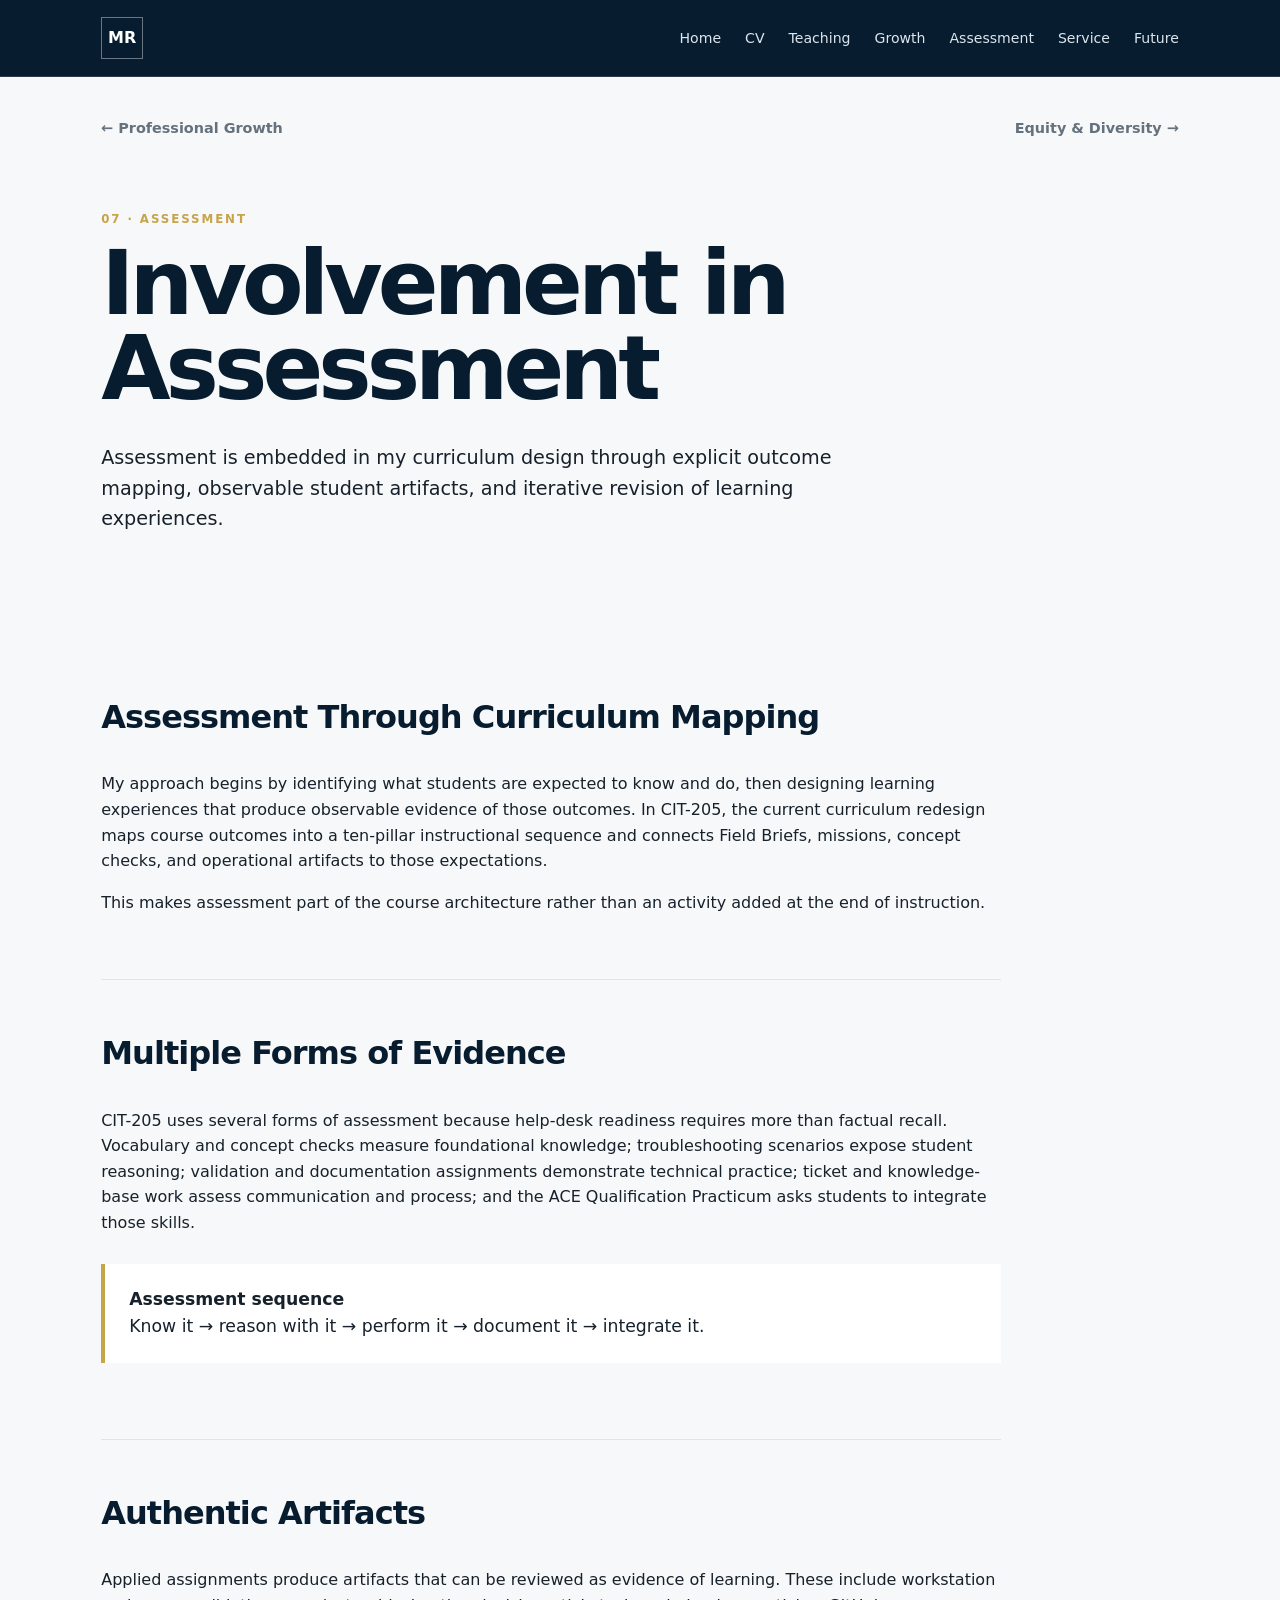
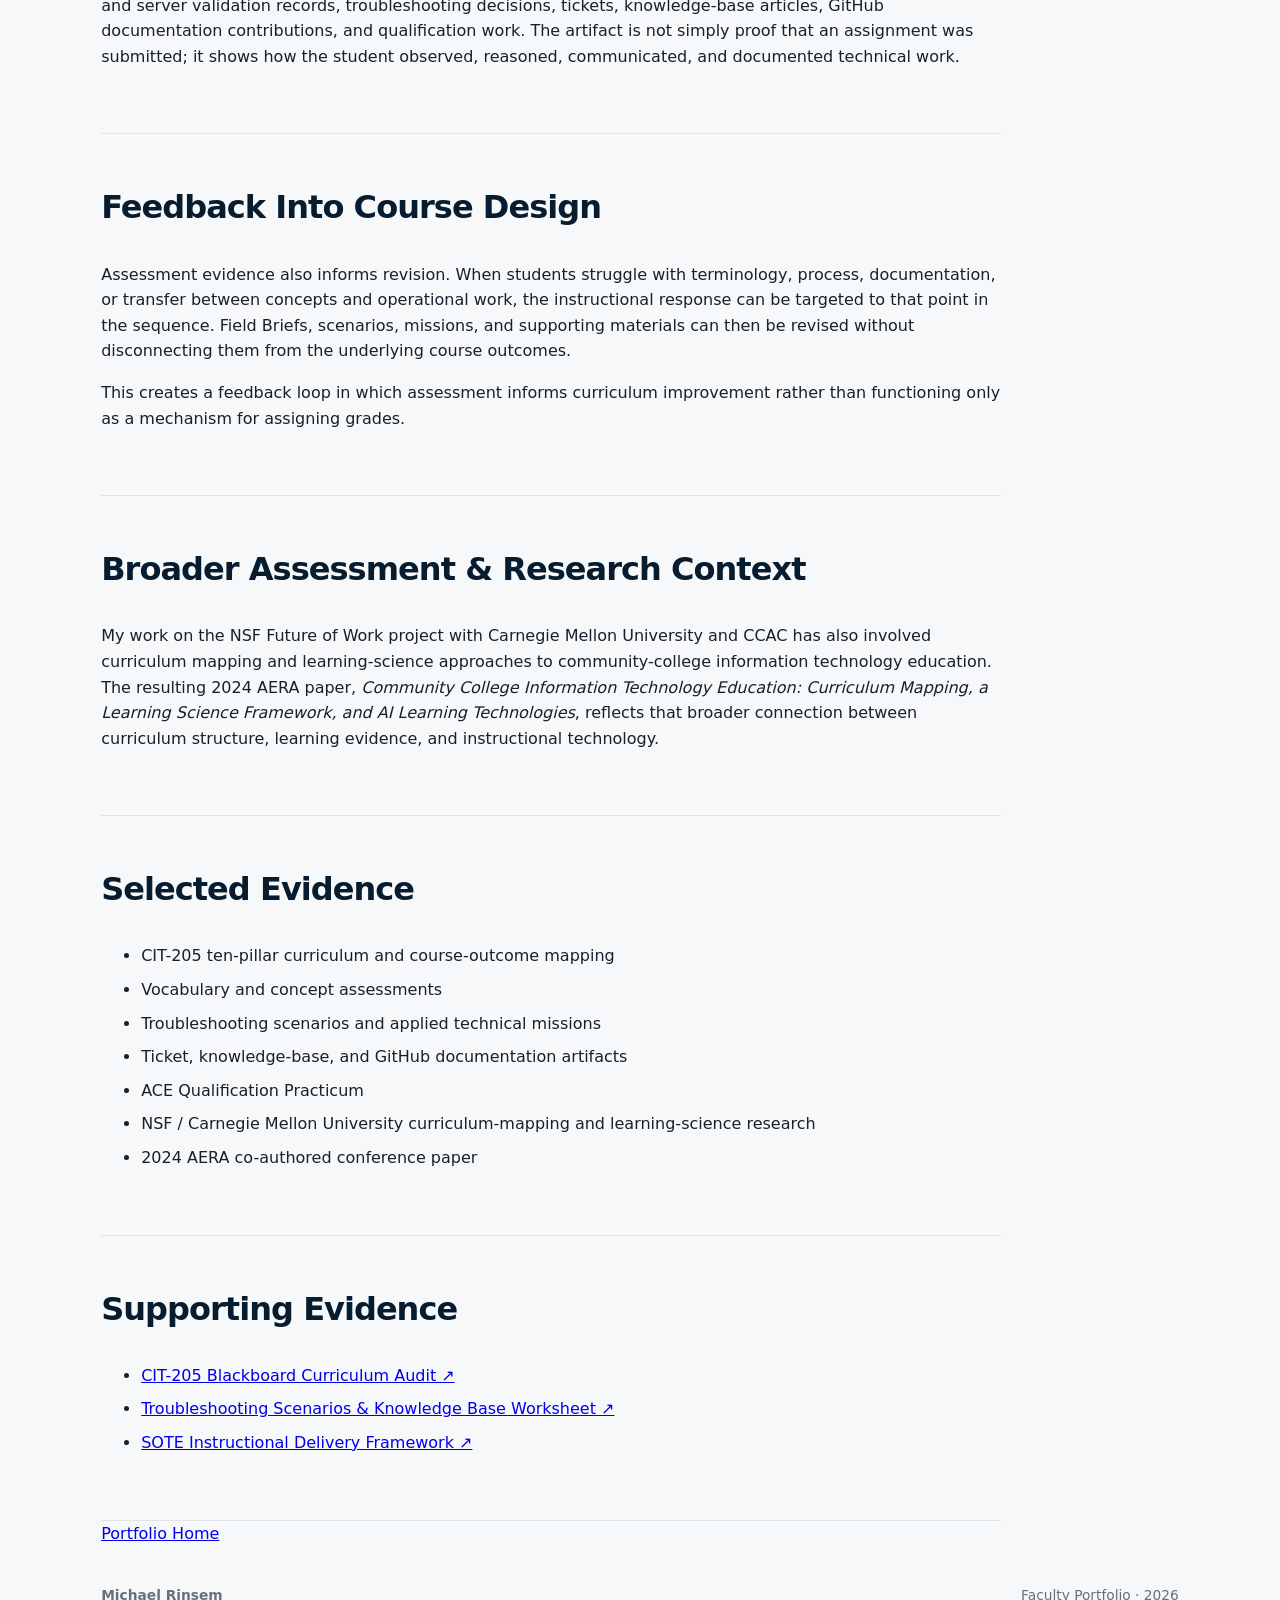
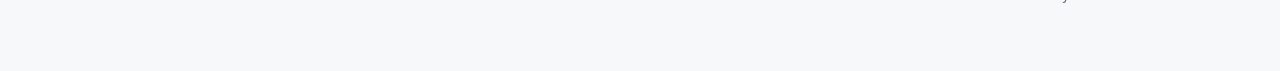
==== commit d10e17fa: "Force fresh portfolio stylesheet" ====
--- a/assessment.html
+++ b/assessment.html
@@ -1,4 +1,4 @@
-<!doctype html><html lang="en"><head><meta charset="utf-8"><meta name="viewport" content="width=device-width,initial-scale=1"><title>Involvement in Assessment | Michael Rinsem</title><link rel="stylesheet" href="styles.css"></head><body><header class="site-header"><nav><a class="brand" href="index.html">MR</a><button class="menu-toggle" aria-label="Open navigation" aria-expanded="false">Menu</button><div class="navlinks"><a href="index.html">Home</a><a href="cv.html">CV</a><a href="course-outline.html">Teaching</a><a href="professional-growth.html">Growth</a><a href="assessment.html">Assessment</a><a href="service.html">Service</a><a href="future-growth.html">Future</a></div></nav></header><main class="page-main"><div class="requirement-nav"><a class="req-prev" href="professional-growth.html">← Professional Growth</a><a class="req-next" href="equity-diversity.html">Equity & Diversity →</a></div><section class="page-hero"><p class="eyebrow">07 · ASSESSMENT</p><h1>Involvement in Assessment</h1><p class="page-lede">Assessment is embedded in my curriculum design through explicit outcome mapping, observable student artifacts, and iterative revision of learning experiences.</p></section>
+<!doctype html><html lang="en"><head><meta charset="utf-8"><meta name="viewport" content="width=device-width,initial-scale=1"><title>Involvement in Assessment | Michael Rinsem</title><link rel="stylesheet" href="styles.css?v=20260925-2"></head><body><header class="site-header"><nav><a class="brand" href="index.html">MR</a><button class="menu-toggle" aria-label="Open navigation" aria-expanded="false">Menu</button><div class="navlinks"><a href="index.html">Home</a><a href="cv.html">CV</a><a href="course-outline.html">Teaching</a><a href="professional-growth.html">Growth</a><a href="assessment.html">Assessment</a><a href="service.html">Service</a><a href="future-growth.html">Future</a></div></nav></header><main class="page-main"><div class="requirement-nav"><a class="req-prev" href="professional-growth.html">← Professional Growth</a><a class="req-next" href="equity-diversity.html">Equity & Diversity →</a></div><section class="page-hero"><p class="eyebrow">07 · ASSESSMENT</p><h1>Involvement in Assessment</h1><p class="page-lede">Assessment is embedded in my curriculum design through explicit outcome mapping, observable student artifacts, and iterative revision of learning experiences.</p></section>
 <section class="cv-section"><h2>Assessment Through Curriculum Mapping</h2><p>My approach begins by identifying what students are expected to know and do, then designing learning experiences that produce observable evidence of those outcomes. In CIT-205, the current curriculum redesign maps course outcomes into a ten-pillar instructional sequence and connects Field Briefs, missions, concept checks, and operational artifacts to those expectations.</p><p>This makes assessment part of the course architecture rather than an activity added at the end of instruction.</p></section>
 <section class="cv-section"><h2>Multiple Forms of Evidence</h2><p>CIT-205 uses several forms of assessment because help-desk readiness requires more than factual recall. Vocabulary and concept checks measure foundational knowledge; troubleshooting scenarios expose student reasoning; validation and documentation assignments demonstrate technical practice; ticket and knowledge-base work assess communication and process; and the ACE Qualification Practicum asks students to integrate those skills.</p><div class="principle"><strong>Assessment sequence</strong><br>Know it → reason with it → perform it → document it → integrate it.</div></section>
 <section class="cv-section"><h2>Authentic Artifacts</h2><p>Applied assignments produce artifacts that can be reviewed as evidence of learning. These include workstation and server validation records, troubleshooting decisions, tickets, knowledge-base articles, GitHub documentation contributions, and qualification work. The artifact is not simply proof that an assignment was submitted; it shows how the student observed, reasoned, communicated, and documented technical work.</p></section>
--- a/styles.css
+++ b/styles.css
@@ -1,3 +1,13 @@
 :root{--navy:#071c2f;--gold:#c7a34a;--ink:#17212b;--muted:#65717c;--paper:#f7f8f9;--line:#dfe4e8;--white:#fff}*{box-sizing:border-box}html{scroll-behavior:smooth}body{margin:0;font-family:Inter,ui-sans-serif,system-ui,-apple-system,BlinkMacSystemFont,"Segoe UI",sans-serif;color:var(--ink);background:var(--paper);line-height:1.6}.site-header{background:var(--navy);border-bottom:1px solid #ffffff24;position:sticky;top:0;z-index:20}.site-header nav{max-width:1180px;margin:auto;height:76px;padding:0 max(4vw,22px);display:flex;align-items:center;justify-content:space-between}.brand{display:grid;place-items:center;width:42px;height:42px;border:1px solid #ffffff66;color:#fff;text-decoration:none;font-weight:800}.navlinks{display:flex;gap:24px;align-items:center}.navlinks a{color:#dce6ee;text-decoration:none;font-size:.88rem}.menu-toggle{display:none;background:transparent;border:1px solid #ffffff55;color:#fff;padding:8px 12px;border-radius:4px}.hero{background:var(--navy);color:#fff;padding:70px max(6vw,24px) 86px}.hero-copy{max-width:1180px;margin:auto}.eyebrow{font-size:.74rem;letter-spacing:.16em;font-weight:800;color:var(--gold);margin:0 0 12px}.hero h1,.page-hero h1{font-size:clamp(3rem,8vw,6.4rem);line-height:.95;margin:0;letter-spacing:-.055em}.role{font-size:clamp(1.15rem,2.4vw,1.65rem);margin:18px 0;color:#d8e2ea}.lede{max-width:760px;font-size:1.15rem;color:#bfcdd8;margin-top:34px}main{max-width:1180px;margin:auto;padding:0 max(4vw,22px)}section{padding:72px 0;border-bottom:1px solid var(--line)}.intro{display:grid;grid-template-columns:1fr 2fr;gap:60px}.intro h2,.section-head h2{font-size:clamp(2rem,4vw,3.2rem);line-height:1.05;letter-spacing:-.035em;margin:0 0 22px}.intro p:last-child{font-size:1.15rem}.section-head{max-width:760px;margin-bottom:34px}.section-head>p:last-child{color:var(--muted)}.grid{display:grid;grid-template-columns:repeat(3,1fr);gap:14px}.card{background:#fff;border:1px solid var(--line);padding:26px;text-decoration:none;color:inherit;min-height:180px;transition:.15s}.card:hover{transform:translateY(-2px);border-color:#9aa8b3}.card span{font-size:.72rem;font-weight:800;color:var(--gold);letter-spacing:.12em}.card h3{font-size:1.22rem;margin:26px 0 8px}.card p{color:var(--muted);font-size:.9rem;margin:0}.card.muted{background:#f0f2f3}.page-main{min-height:calc(100vh - 180px)}.back{display:inline-block;margin-top:42px;color:var(--muted);text-decoration:none;font-size:.9rem}.page-hero{max-width:900px;padding:72px 0 90px;border:0}.page-hero h1{font-size:clamp(2.8rem,7vw,5.7rem);color:var(--navy)}.page-lede{font-size:1.2rem;max-width:800px;margin-top:32px}.status{display:inline-block;margin-top:22px;padding:10px 14px;background:#e9eef1;color:#52616c;font-size:.88rem;font-weight:650}footer{max-width:1180px;margin:auto;padding:38px max(4vw,22px) 65px;display:flex;justify-content:space-between;color:var(--muted);font-size:.86rem}@media(max-width:760px){.site-header nav{height:64px}.menu-toggle{display:block}.navlinks{display:none;position:absolute;top:64px;left:0;right:0;background:var(--navy);padding:8px 22px 22px;flex-direction:column;align-items:stretch;gap:0;border-top:1px solid #ffffff22;box-shadow:0 10px 20px #0003}.navlinks.open{display:flex}.navlinks a{display:block;padding:13px 2px;border-bottom:1px solid #ffffff1c;font-size:1rem}.hero{padding:48px 24px 68px}.hero h1{font-size:3.5rem}.grid{grid-template-columns:1fr}.intro{grid-template-columns:1fr;gap:10px}section{padding:52px 0}.card{min-height:auto}.page-hero{padding-top:50px}footer{flex-direction:column;gap:5px}}
 .cv-section{max-width:900px;padding:48px 0}.cv-section h2{font-size:2rem;letter-spacing:-.03em;margin:0 0 28px;color:var(--navy)}.cv-section h3{font-size:1.08rem;margin:28px 0 2px}.cv-section h3 span{float:right;color:var(--muted);font-size:.9rem;font-weight:600}.cv-org{color:var(--muted);margin-top:0;font-weight:650}.cv-section p,.cv-section li{font-size:1rem}.cv-section li{margin-bottom:8px}.cv-list{display:grid;grid-template-columns:1fr 1fr;gap:12px 36px}@media(max-width:760px){.cv-section{padding:38px 0}.cv-section h3 span{float:none;display:block;margin-top:3px}.cv-list{grid-template-columns:1fr;gap:0}}
-.principle{margin:28px 0;padding:22px 24px;border-left:4px solid var(--gold);background:#fff;font-size:1.08rem}.pillar-list{display:grid;grid-template-columns:1fr 1fr;gap:10px 28px;padding-left:24px}.pillar-list li{padding:7px 0;border-bottom:1px solid var(--line)}@media(max-width:760px){.pillar-list{grid-template-columns:1fr}}+.principle{margin:28px 0;padding:22px 24px;border-left:4px solid var(--gold);background:#fff;font-size:1.08rem}.pillar-list{display:grid;grid-template-columns:1fr 1fr;gap:10px 28px;padding-left:24px}.pillar-list li{padding:7px 0;border-bottom:1px solid var(--line)}@media(max-width:760px){.pillar-list{grid-template-columns:1fr}}
+.requirement-nav{display:flex;justify-content:space-between;align-items:center;gap:24px;margin-top:42px}.requirement-nav a{color:var(--muted);text-decoration:none;font-size:.9rem;font-weight:650}.requirement-nav a:hover{color:var(--navy)}.req-next{text-align:right}@media(max-width:760px){.requirement-nav{gap:14px}.requirement-nav a{font-size:.88rem;max-width:48%}}
+
+/* Requirement sequence navigation */
+.requirement-nav{display:flex;justify-content:space-between;align-items:center;gap:32px;margin:42px 0 0;width:100%}.requirement-nav a{display:block;color:var(--muted);text-decoration:none;font-size:.9rem;font-weight:650;line-height:1.3}.requirement-nav a:hover{color:var(--navy)}.requirement-nav .req-prev{margin-right:auto}.requirement-nav .req-next{margin-left:auto;text-align:right}@media(max-width:760px){.requirement-nav{gap:24px;margin-top:32px}.requirement-nav a{font-size:.78rem;max-width:46%;white-space:normal;text-decoration:none}.requirement-nav .req-prev{text-align:left}.requirement-nav .req-next{text-align:right}}
+
+/* Hard reset for requirement navigation links */
+.requirement-nav>a,.requirement-nav>a:link,.requirement-nav>a:visited{color:var(--muted)!important;text-decoration:none!important;border-bottom:0!important}.requirement-nav>a:hover,.requirement-nav>a:focus{color:var(--navy)!important;text-decoration:none!important}@media(max-width:760px){.requirement-nav{display:grid!important;grid-template-columns:minmax(0,1fr) minmax(0,1fr)!important;width:100%!important;column-gap:20px!important}.requirement-nav>a{display:block!important;width:auto!important;max-width:none!important;min-width:0!important;font-size:.72rem!important;line-height:1.25!important;overflow-wrap:anywhere}.requirement-nav>.req-prev{justify-self:start!important;text-align:left!important}.requirement-nav>.req-next{justify-self:end!important;text-align:right!important}}
+
+/* Mobile requirement pager: compact controls */
+@media(max-width:760px){.requirement-nav{display:flex!important;justify-content:space-between!important;align-items:stretch!important;gap:12px!important;margin:24px 0 4px!important}.requirement-nav>a,.requirement-nav>a:link,.requirement-nav>a:visited{display:flex!important;align-items:center!important;width:calc(50% - 6px)!important;max-width:none!important;min-height:44px!important;padding:9px 11px!important;border:1px solid var(--line)!important;border-radius:4px!important;background:#fff!important;color:var(--navy)!important;text-decoration:none!important;font-size:.68rem!important;font-weight:750!important;line-height:1.15!important}.requirement-nav>.req-prev{justify-content:flex-start!important;text-align:left!important}.requirement-nav>.req-next{justify-content:flex-end!important;text-align:right!important}}
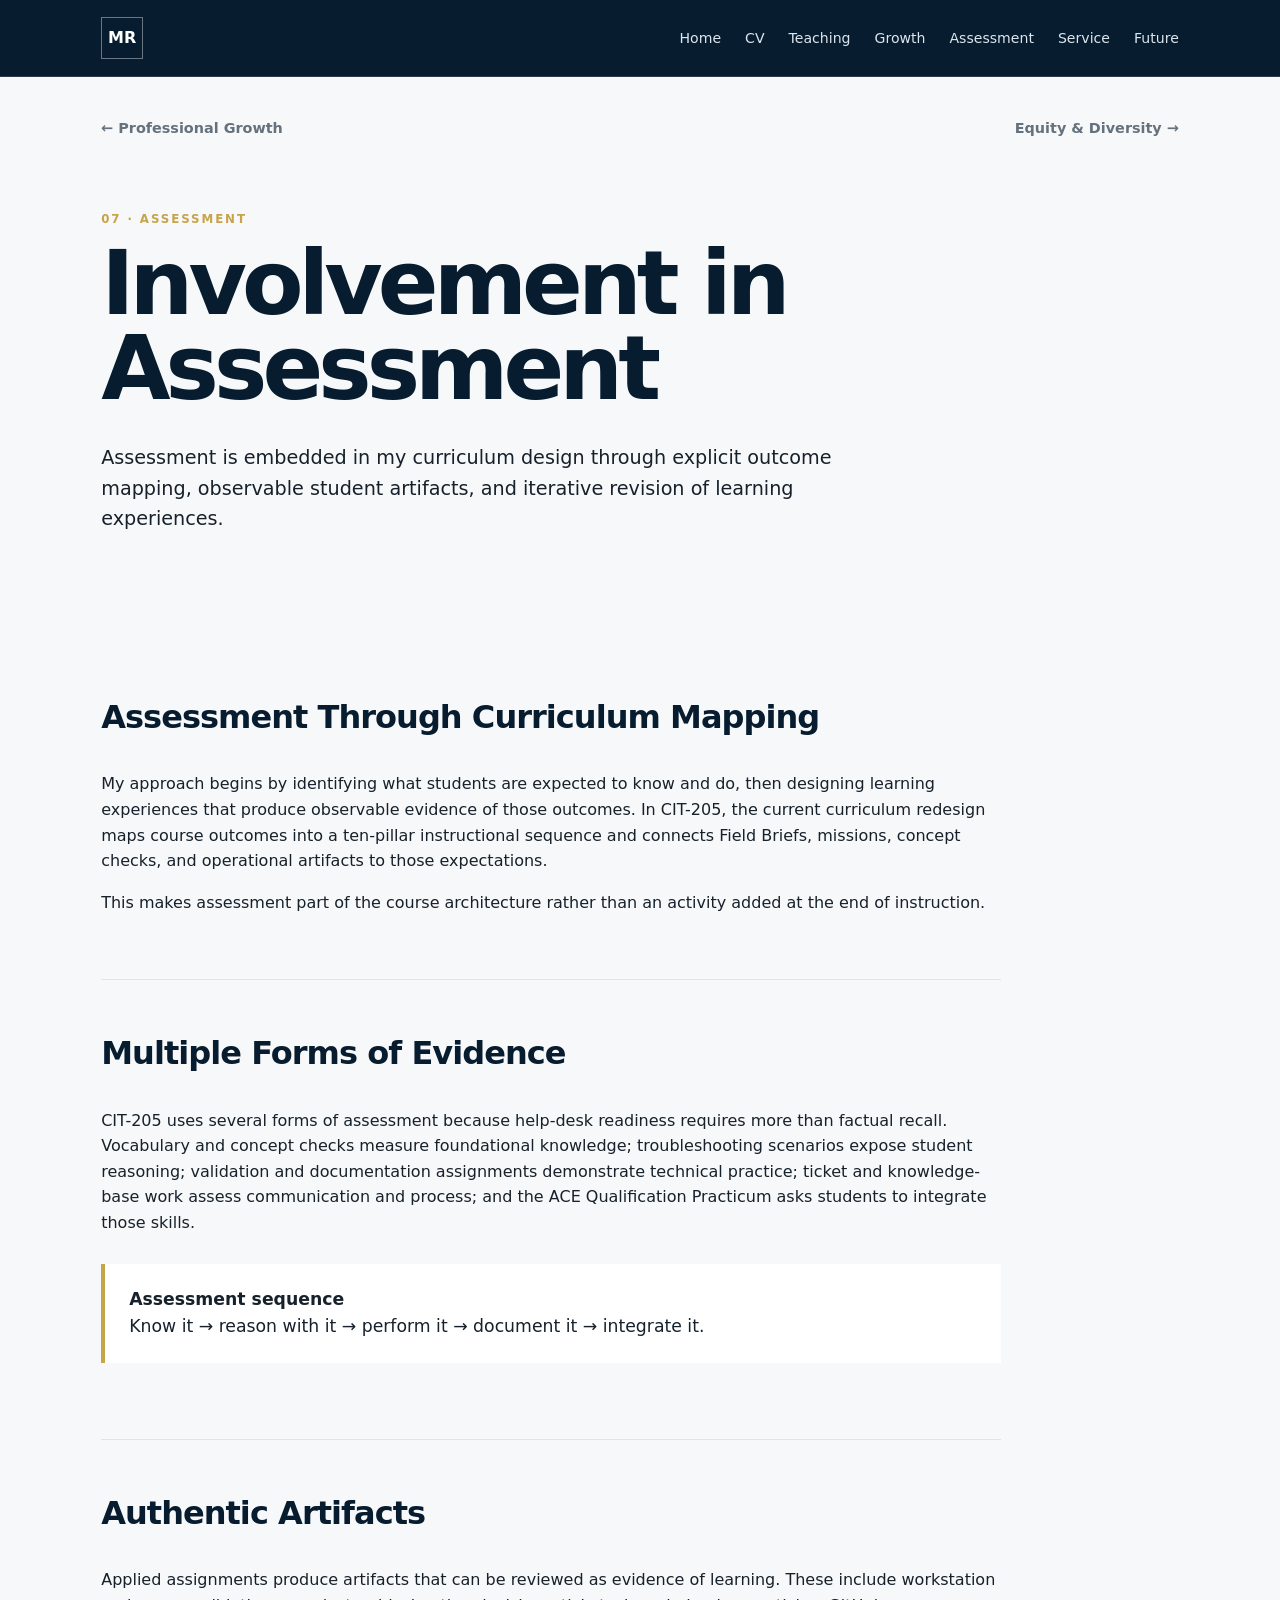
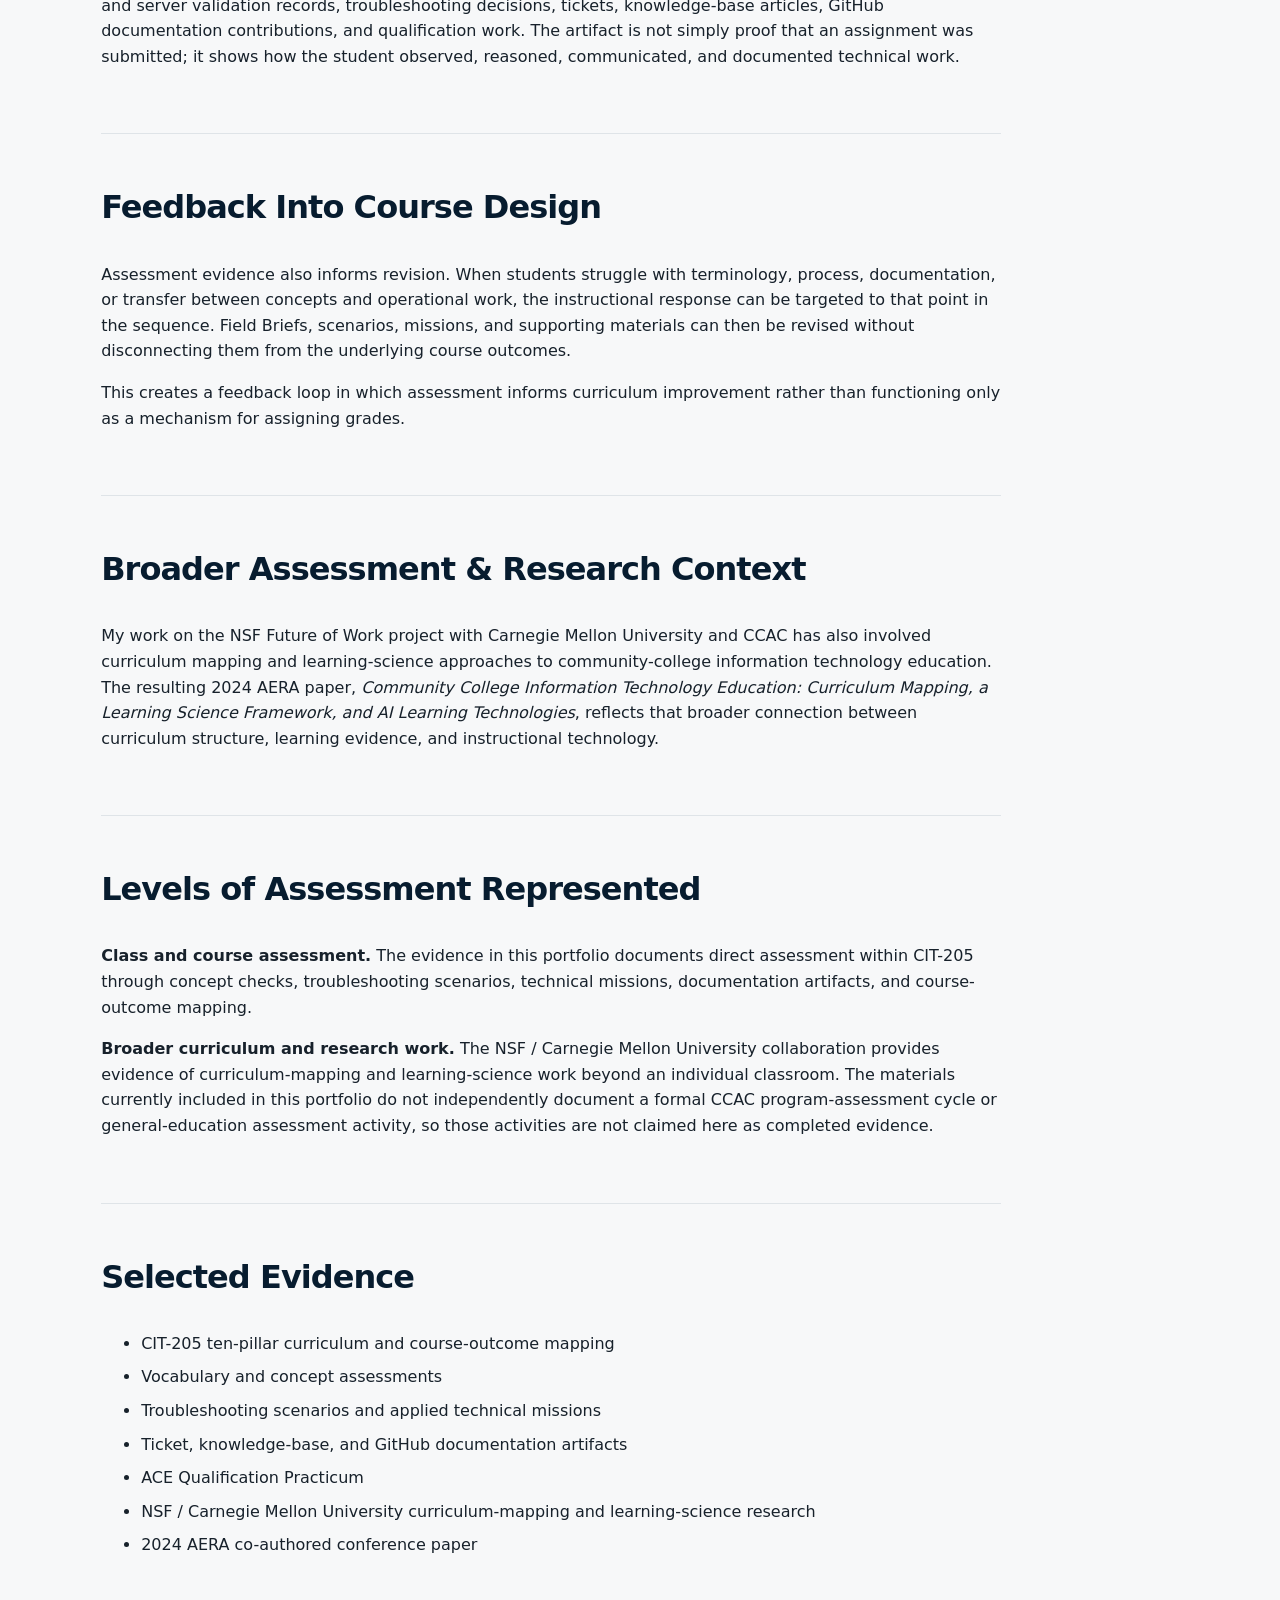
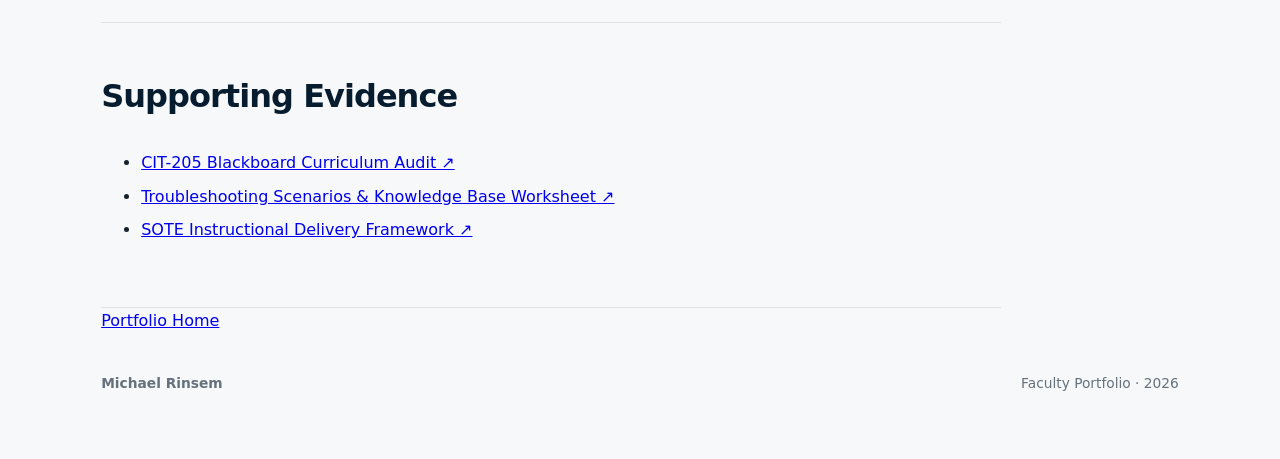
==== commit 60f29037: "Strengthen Appendix M reviewer alignment" ====
--- a/assessment.html
+++ b/assessment.html
@@ -4,4 +4,4 @@
 <section class="cv-section"><h2>Authentic Artifacts</h2><p>Applied assignments produce artifacts that can be reviewed as evidence of learning. These include workstation and server validation records, troubleshooting decisions, tickets, knowledge-base articles, GitHub documentation contributions, and qualification work. The artifact is not simply proof that an assignment was submitted; it shows how the student observed, reasoned, communicated, and documented technical work.</p></section>
 <section class="cv-section"><h2>Feedback Into Course Design</h2><p>Assessment evidence also informs revision. When students struggle with terminology, process, documentation, or transfer between concepts and operational work, the instructional response can be targeted to that point in the sequence. Field Briefs, scenarios, missions, and supporting materials can then be revised without disconnecting them from the underlying course outcomes.</p><p>This creates a feedback loop in which assessment informs curriculum improvement rather than functioning only as a mechanism for assigning grades.</p></section>
 <section class="cv-section"><h2>Broader Assessment & Research Context</h2><p>My work on the NSF Future of Work project with Carnegie Mellon University and CCAC has also involved curriculum mapping and learning-science approaches to community-college information technology education. The resulting 2024 AERA paper, <em>Community College Information Technology Education: Curriculum Mapping, a Learning Science Framework, and AI Learning Technologies</em>, reflects that broader connection between curriculum structure, learning evidence, and instructional technology.</p></section>
-<section class="cv-section"><h2>Selected Evidence</h2><ul><li>CIT-205 ten-pillar curriculum and course-outcome mapping</li><li>Vocabulary and concept assessments</li><li>Troubleshooting scenarios and applied technical missions</li><li>Ticket, knowledge-base, and GitHub documentation artifacts</li><li>ACE Qualification Practicum</li><li>NSF / Carnegie Mellon University curriculum-mapping and learning-science research</li><li>2024 AERA co-authored conference paper</li></ul></section><section class="cv-section"><h2>Supporting Evidence</h2><ul><li><a href="https://drive.google.com/file/d/1Fqy7_HPLUDX882cjwRLE1d_rAaT9SomN/view" target="_blank" rel="noopener">CIT-205 Blackboard Curriculum Audit ↗</a></li><li><a href="https://docs.google.com/document/d/1LmKRtLRSQ51gAmZXF3417C-SWMCLZQ41/edit" target="_blank" rel="noopener">Troubleshooting Scenarios &amp; Knowledge Base Worksheet ↗</a></li><li><a href="https://docs.google.com/document/d/1LDXx7WjdVSd2aqXafkqzoQfxxU4U9OeL/edit" target="_blank" rel="noopener">SOTE Instructional Delivery Framework ↗</a></li></ul></section><div class="page-nav"><a href="index.html">Portfolio Home</a></div></main><footer><strong>Michael Rinsem</strong><span>Faculty Portfolio · 2026</span></footer><script>const b=document.querySelector('.menu-toggle'),n=document.querySelector('.navlinks');b.addEventListener('click',()=>{const o=n.classList.toggle('open');b.setAttribute('aria-expanded',o);});</script></body></html>+<section class="cv-section"><h2>Levels of Assessment Represented</h2><p><strong>Class and course assessment.</strong> The evidence in this portfolio documents direct assessment within CIT-205 through concept checks, troubleshooting scenarios, technical missions, documentation artifacts, and course-outcome mapping.</p><p><strong>Broader curriculum and research work.</strong> The NSF / Carnegie Mellon University collaboration provides evidence of curriculum-mapping and learning-science work beyond an individual classroom. The materials currently included in this portfolio do not independently document a formal CCAC program-assessment cycle or general-education assessment activity, so those activities are not claimed here as completed evidence.</p></section><section class="cv-section"><h2>Selected Evidence</h2><ul><li>CIT-205 ten-pillar curriculum and course-outcome mapping</li><li>Vocabulary and concept assessments</li><li>Troubleshooting scenarios and applied technical missions</li><li>Ticket, knowledge-base, and GitHub documentation artifacts</li><li>ACE Qualification Practicum</li><li>NSF / Carnegie Mellon University curriculum-mapping and learning-science research</li><li>2024 AERA co-authored conference paper</li></ul></section><section class="cv-section"><h2>Supporting Evidence</h2><ul><li><a href="https://drive.google.com/file/d/1Fqy7_HPLUDX882cjwRLE1d_rAaT9SomN/view" target="_blank" rel="noopener">CIT-205 Blackboard Curriculum Audit ↗</a></li><li><a href="https://docs.google.com/document/d/1LmKRtLRSQ51gAmZXF3417C-SWMCLZQ41/edit" target="_blank" rel="noopener">Troubleshooting Scenarios &amp; Knowledge Base Worksheet ↗</a></li><li><a href="https://docs.google.com/document/d/1LDXx7WjdVSd2aqXafkqzoQfxxU4U9OeL/edit" target="_blank" rel="noopener">SOTE Instructional Delivery Framework ↗</a></li></ul></section><div class="page-nav"><a href="index.html">Portfolio Home</a></div></main><footer><strong>Michael Rinsem</strong><span>Faculty Portfolio · 2026</span></footer><script>const b=document.querySelector('.menu-toggle'),n=document.querySelector('.navlinks');b.addEventListener('click',()=>{const o=n.classList.toggle('open');b.setAttribute('aria-expanded',o);});</script></body></html>
